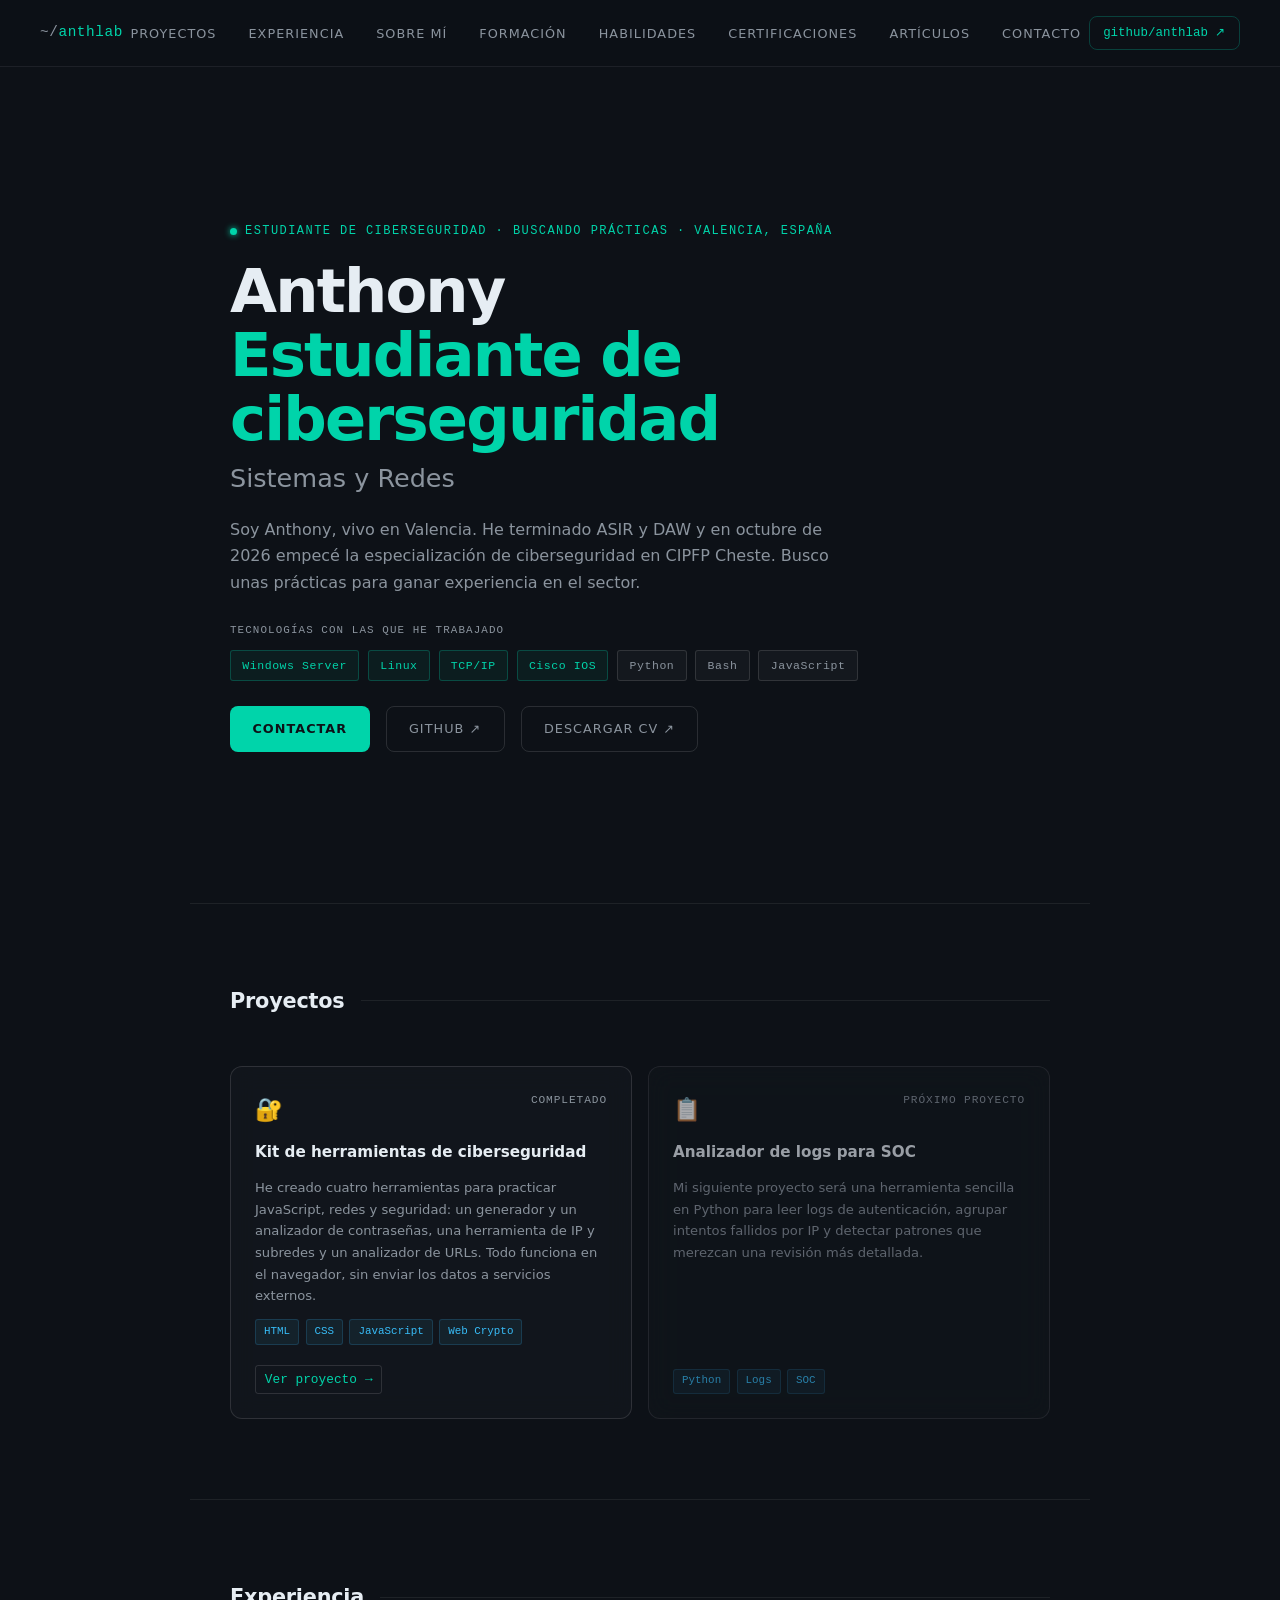
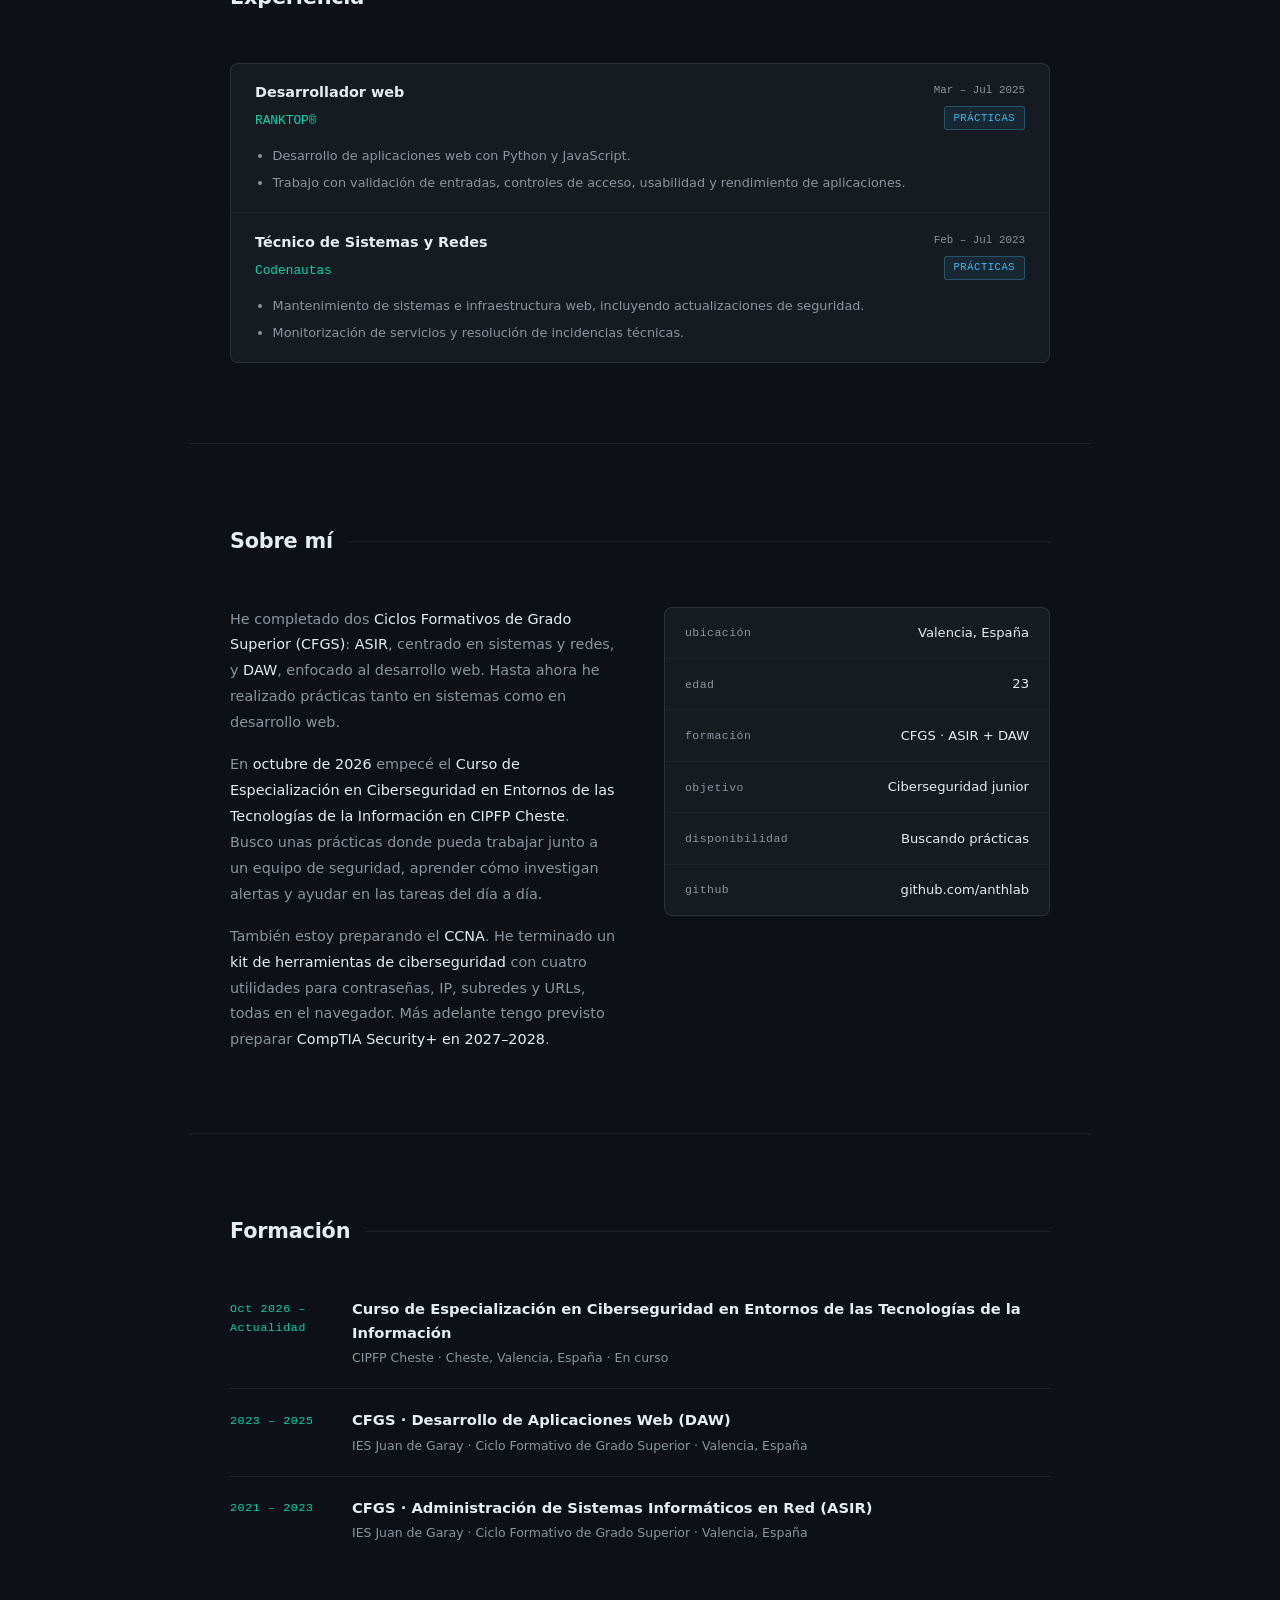
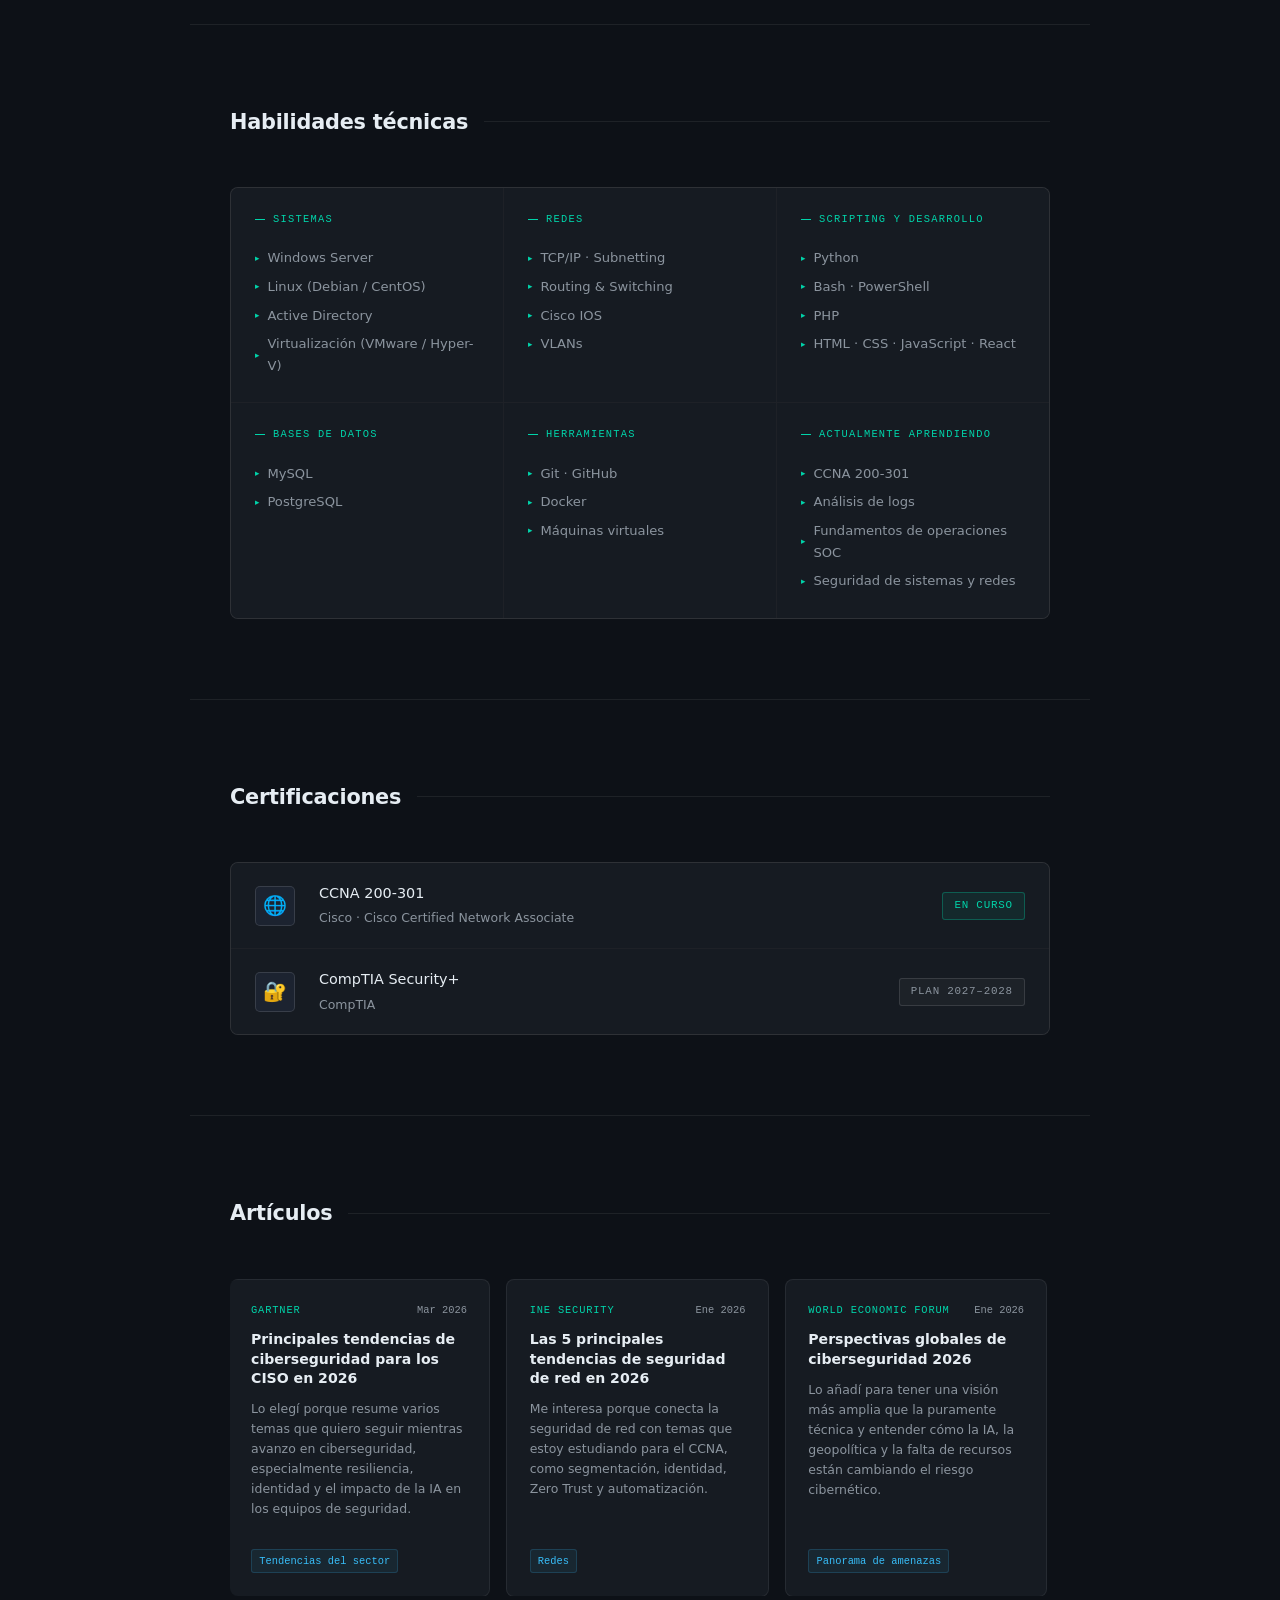
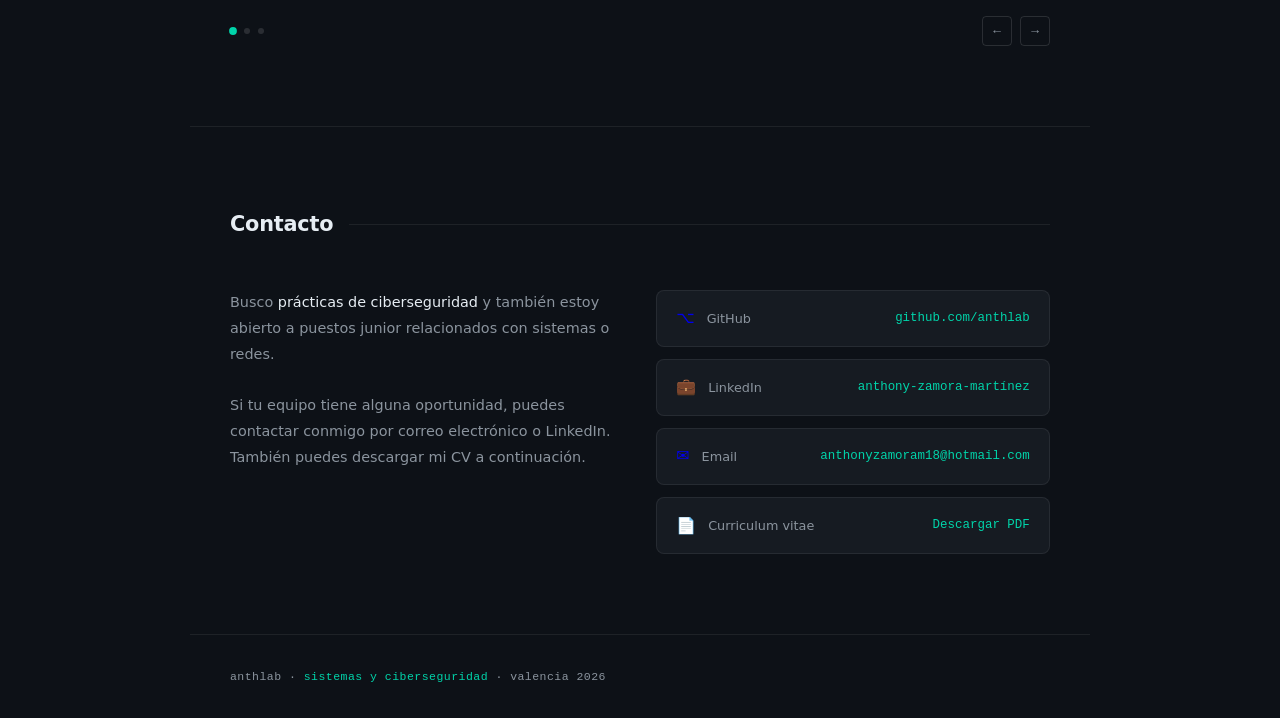
==== index.html @ 149d0561 "index update He actualizado el index para mostrar bien el toolkit como Completado, con sus cuatro he" ====
<!DOCTYPE html>
<html lang="es" data-theme="dark">
<head>
<meta charset="UTF-8">
<meta name="viewport" content="width=device-width, initial-scale=1.0">
<meta name="description" content="Anthony Zamora — titulado en ASIR y DAW, estudiante de ciberseguridad en CIPFP Cheste. Proyectos, experiencia y contacto.">
<title>anthlab · Sistemas y Ciberseguridad</title>
<link rel="stylesheet" href="css/style.css?v=5">
</head>
<body>


<!-- NAV -->
<nav id="navbar">
  <a href="#home" class="nav-logo"><span>~/</span>anthlab</a>
  <ul class="nav-links">
    <li><a href="#projects">Proyectos</a></li>
    <li><a href="#experience">Experiencia</a></li>
    <li><a href="#about">Sobre mí</a></li>
    <li><a href="#education">Formación</a></li>
    <li><a href="#skills">Habilidades</a></li>
    <li><a href="#certs">Certificaciones</a></li>
    <li><a href="#blog">Artículos</a></li>
    <li><a href="#contact">Contacto</a></li>
  </ul>
  <div class="nav-right">
    <a href="https://github.com/anthlab" target="_blank" rel="noopener" class="nav-gh">github/anthlab ↗</a>
  </div>
</nav>

<!-- HERO -->
<div id="home" class="hero-wrap">
  <div class="hero">
    <div class="hero-status">
      <span class="dot"></span>
      estudiante de ciberseguridad · buscando prácticas · valencia, españa
    </div>

    <h1>
      <span class="name">Anthony</span><br>
      <span class="role">Estudiante de ciberseguridad</span>
      <span class="hero-focus">Sistemas y Redes</span>
    </h1>

    <p class="hero-desc">
      Soy Anthony, vivo en Valencia. He terminado ASIR y DAW y en octubre de 2026
      empecé la especialización de ciberseguridad en CIPFP Cheste.
      Busco unas prácticas para ganar experiencia en el sector.
    </p>

    <div class="hero-tech">
      <span class="hero-tech-label">Tecnologías con las que he trabajado</span>
      <div class="hero-tags">
        <span class="tag tag-green">Windows Server</span>
        <span class="tag tag-green">Linux</span>
        <span class="tag tag-green">TCP/IP</span>
        <span class="tag tag-green">Cisco IOS</span>
        <span class="tag tag-gray">Python</span>
        <span class="tag tag-gray">Bash</span>
        <span class="tag tag-gray">JavaScript</span>
      </div>
    </div>

    <div class="hero-cta">
      <a href="#contact" class="btn btn-solid">Contactar</a>
      <a href="https://github.com/anthlab" target="_blank" rel="noopener" class="btn btn-outline">GitHub ↗</a>
      <a href="assets/documents/CV-Anthony_Zamora.pdf" download class="btn btn-outline">Descargar CV ↗</a>
    </div>
  </div>
</div>

<!-- PROJECTS -->
<section id="projects" class="full-border">
  <div class="section-header reveal">
    <h2 class="section-title">Proyectos</h2>
    <div class="section-line"></div>
  </div>
  <div class="projects-grid">
    <div class="project-card reveal reveal-delay-1">
      <div class="project-top"><span class="project-icon">🔐</span><span class="coming-label">Completado</span></div>
      <div class="project-title">Kit de herramientas de ciberseguridad</div>
      <div class="project-desc">He creado cuatro herramientas para practicar JavaScript, redes y seguridad: un generador y un analizador de contraseñas, una herramienta de IP y subredes y un analizador de URLs. Todo funciona en el navegador, sin enviar los datos a servicios externos.</div>
      <div class="project-tags"><span class="ptag">HTML</span><span class="ptag">CSS</span><span class="ptag">JavaScript</span><span class="ptag">Web Crypto</span></div>
      <a class="project-link" href="projects/cybersecurity-toolkit/">Ver proyecto <span aria-hidden="true">→</span></a>
    </div>
    <div class="project-card coming reveal reveal-delay-2">
      <div class="project-top"><span class="project-icon">📋</span><span class="coming-label">Próximo proyecto</span></div>
      <div class="project-title">Analizador de logs para SOC</div>
      <div class="project-desc">Mi siguiente proyecto será una herramienta sencilla en Python para leer logs de autenticación, agrupar intentos fallidos por IP y detectar patrones que merezcan una revisión más detallada.</div>
      <div class="project-tags"><span class="ptag">Python</span><span class="ptag">Logs</span><span class="ptag">SOC</span></div>
    </div>
  </div>
</section>

<!-- EXPERIENCE -->
<section id="experience" class="full-border">
  <div class="section-header reveal">
    <h2 class="section-title">Experiencia</h2>
    <div class="section-line"></div>
  </div>
  <div class="exp-list reveal">
    <div class="exp-item">
      <span class="exp-role">Desarrollador web</span>
      <div class="exp-meta">
        <span class="exp-company">RANKTOP®</span>

      </div>
      <div class="exp-right">
        <span class="exp-period">Mar – Jul 2025</span>
        <span class="exp-type type-internship">Prácticas</span>
      </div>
      <ul class="exp-details">
        <li>Desarrollo de aplicaciones web con Python y JavaScript.</li>
        <li>Trabajo con validación de entradas, controles de acceso, usabilidad y rendimiento de aplicaciones.</li>
      </ul>
    </div>

    <div class="exp-item">
      <span class="exp-role">Técnico de Sistemas y Redes</span>
      <div class="exp-meta">
        <span class="exp-company">Codenautas</span>

      </div>
      <div class="exp-right">
        <span class="exp-period">Feb – Jul 2023</span>
        <span class="exp-type type-internship">Prácticas</span>
      </div>
      <ul class="exp-details">
        <li>Mantenimiento de sistemas e infraestructura web, incluyendo actualizaciones de seguridad.</li>
        <li>Monitorización de servicios y resolución de incidencias técnicas.</li>
      </ul>
    </div>

  </div>
</section>

<!-- ABOUT -->
<section id="about" class="full-border">
  <div class="section-header reveal">
    <h2 class="section-title">Sobre mí</h2>
    <div class="section-line"></div>
  </div>
  <div class="about-grid reveal">
    <div class="about-text">
      <p>He completado dos <strong>Ciclos Formativos de Grado Superior (CFGS)</strong>: <strong>ASIR</strong>, centrado en sistemas y redes, y <strong>DAW</strong>, enfocado al desarrollo web. Hasta ahora he realizado prácticas tanto en sistemas como en desarrollo web.</p>
      <p>En <strong>octubre de 2026</strong> empecé el <strong>Curso de Especialización en Ciberseguridad en Entornos de las Tecnologías de la Información en CIPFP Cheste</strong>. Busco unas prácticas donde pueda trabajar junto a un equipo de seguridad, aprender cómo investigan alertas y ayudar en las tareas del día a día.</p>
      <p>También estoy preparando el <strong>CCNA</strong>. He terminado un <strong>kit de herramientas de ciberseguridad</strong> con cuatro utilidades para contraseñas, IP, subredes y URLs, todas en el navegador. Más adelante tengo previsto preparar <strong>CompTIA Security+ en 2027–2028</strong>.</p>
    </div>
    <div class="about-stats">
      <div class="stat-row"><span class="stat-label">ubicación</span><span class="stat-val">Valencia, España</span></div>
      <div class="stat-row"><span class="stat-label">edad</span><span class="stat-val">23</span></div>
      <div class="stat-row"><span class="stat-label">formación</span><span class="stat-val">CFGS · ASIR + DAW</span></div>
      <div class="stat-row"><span class="stat-label">objetivo</span><span class="stat-val">Ciberseguridad junior</span></div>
      <div class="stat-row"><span class="stat-label">disponibilidad</span><span class="stat-val">Buscando prácticas</span></div>
      <div class="stat-row"><span class="stat-label">github</span><span class="stat-val">github.com/anthlab</span></div>
    </div>
  </div>
</section>

<!-- EDUCATION -->
<section id="education" class="full-border">
  <div class="section-header reveal">
    <h2 class="section-title">Formación</h2>
    <div class="section-line"></div>
  </div>
  <div class="edu-list reveal">
    <div class="edu-item">
      <span class="edu-year">Oct 2026 – Actualidad</span>
      <div class="edu-content">
        <div class="edu-degree">Curso de Especialización en Ciberseguridad en Entornos de las Tecnologías de la Información</div>
        <div class="edu-school">CIPFP Cheste · Cheste, Valencia, España · En curso</div>
      </div>
    </div>
    <div class="edu-item">
      <span class="edu-year">2023 – 2025</span>
      <div class="edu-content">
        <div class="edu-degree">CFGS · Desarrollo de Aplicaciones Web (DAW)</div>
        <div class="edu-school">IES Juan de Garay · Ciclo Formativo de Grado Superior · Valencia, España</div>
      </div>
    </div>
    <div class="edu-item">
      <span class="edu-year">2021 – 2023</span>
      <div class="edu-content">
        <div class="edu-degree">CFGS · Administración de Sistemas Informáticos en Red (ASIR)</div>
        <div class="edu-school">IES Juan de Garay · Ciclo Formativo de Grado Superior · Valencia, España</div>
      </div>
    </div>
  </div>
</section>

<!-- SKILLS -->
<section id="skills" class="full-border">
  <div class="section-header reveal">
    <h2 class="section-title">Habilidades técnicas</h2>
    <div class="section-line"></div>
  </div>
  <div class="skills-grid reveal">
    <div class="skill-group"><div class="skill-group-label">Sistemas</div><ul class="skill-list"><li>Windows Server</li><li>Linux (Debian / CentOS)</li><li>Active Directory</li><li>Virtualización (VMware / Hyper-V)</li></ul></div>
    <div class="skill-group"><div class="skill-group-label">Redes</div><ul class="skill-list"><li>TCP/IP · Subnetting</li><li>Routing &amp; Switching</li><li>Cisco IOS</li><li>VLANs</li></ul></div>
    <div class="skill-group"><div class="skill-group-label">Scripting y desarrollo</div><ul class="skill-list"><li>Python</li><li>Bash · PowerShell</li><li>PHP</li><li>HTML · CSS · JavaScript · React</li></ul></div>
    <div class="skill-group"><div class="skill-group-label">Bases de datos</div><ul class="skill-list"><li>MySQL</li><li>PostgreSQL</li></ul></div>
    <div class="skill-group"><div class="skill-group-label">Herramientas</div><ul class="skill-list"><li>Git · GitHub</li><li>Docker</li><li>Máquinas virtuales</li></ul></div>
    <div class="skill-group"><div class="skill-group-label">Actualmente aprendiendo</div><ul class="skill-list"><li>CCNA 200-301</li><li>Análisis de logs</li><li>Fundamentos de operaciones SOC</li><li>Seguridad de sistemas y redes</li></ul></div>
  </div>
</section>

<!-- CERTS -->
<section id="certs" class="full-border">
  <div class="section-header reveal">
    <h2 class="section-title">Certificaciones</h2>
    <div class="section-line"></div>
  </div>
  <div class="certs-list reveal">
    <div class="cert-row">
      <div class="cert-logo">🌐</div>
      <div class="cert-info"><div class="cert-name">CCNA 200-301</div><div class="cert-issuer">Cisco · Cisco Certified Network Associate</div></div>
      <div class="cert-progress-wrap"><span class="cert-badge badge-active">En curso</span></div>
    </div>
    <div class="cert-row">
      <div class="cert-logo">🔐</div>
      <div class="cert-info"><div class="cert-name">CompTIA Security+</div><div class="cert-issuer">CompTIA</div></div>
      <div class="cert-progress-wrap"><span class="cert-badge badge-planned">Plan 2027–2028</span></div>
    </div>
  </div>
</section>

<!-- BLOG -->
<section id="blog" class="full-border">
  <div class="section-header reveal">
    <h2 class="section-title">Artículos</h2>
    <div class="section-line"></div>
  </div>
  <div class="carousel-wrap reveal">
    <div class="carousel-track-outer">
      <div class="carousel-track" id="carousel-track">

        <a href="https://www.gartner.com/en/articles/top-cybersecurity-trends-2026" target="_blank" rel="noopener" class="blog-card">
          <div class="blog-card-meta"><span class="blog-card-source">Gartner</span><span class="blog-card-date">Mar 2026</span></div>
          <div class="blog-card-title">Principales tendencias de ciberseguridad para los CISO en 2026</div>
          <div class="blog-card-desc">Lo elegí porque resume varios temas que quiero seguir mientras avanzo en ciberseguridad, especialmente resiliencia, identidad y el impacto de la IA en los equipos de seguridad.</div>
          <span class="blog-card-tag">Tendencias del sector</span>
        </a>

        <a href="https://ine.com/newsroom/ine-releases-top-5-network-security-trends-of-2026" target="_blank" rel="noopener" class="blog-card">
          <div class="blog-card-meta"><span class="blog-card-source">INE Security</span><span class="blog-card-date">Ene 2026</span></div>
          <div class="blog-card-title">Las 5 principales tendencias de seguridad de red en 2026</div>
          <div class="blog-card-desc">Me interesa porque conecta la seguridad de red con temas que estoy estudiando para el CCNA, como segmentación, identidad, Zero Trust y automatización.</div>
          <span class="blog-card-tag">Redes</span>
        </a>

        <a href="https://www.weforum.org/publications/global-cybersecurity-outlook-2026/" target="_blank" rel="noopener" class="blog-card">
          <div class="blog-card-meta"><span class="blog-card-source">World Economic Forum</span><span class="blog-card-date">Ene 2026</span></div>
          <div class="blog-card-title">Perspectivas globales de ciberseguridad 2026</div>
          <div class="blog-card-desc">Lo añadí para tener una visión más amplia que la puramente técnica y entender cómo la IA, la geopolítica y la falta de recursos están cambiando el riesgo cibernético.</div>
          <span class="blog-card-tag">Panorama de amenazas</span>
        </a>

        <a href="https://www.darkreading.com/threat-intelligence/cybersecurity-predictions-for-2026-navigating-the-future-of-digital-threats" target="_blank" rel="noopener" class="blog-card">
          <div class="blog-card-meta"><span class="blog-card-source">Dark Reading</span><span class="blog-card-date">Ene 2026</span></div>
          <div class="blog-card-title">Predicciones de ciberseguridad para 2026: el futuro de las amenazas digitales</div>
          <div class="blog-card-desc">Lo elegí para comparar las predicciones del sector con los problemas que aparecen durante el año, sobre todo el uso de IA en ataques y la importancia de la recuperación.</div>
          <span class="blog-card-tag">Inteligencia de amenazas</span>
        </a>

        <a href="https://www.globaltechcouncil.org/cyber-security/cybersecurity-facts-2026/" target="_blank" rel="noopener" class="blog-card">
          <div class="blog-card-meta"><span class="blog-card-source">Global Tech Council</span><span class="blog-card-date">Jun 2026</span></div>
          <div class="blog-card-title">Datos de ciberseguridad para 2026: tendencias y cifras clave</div>
          <div class="blog-card-desc">Me resulta útil como recopilación de cifras y ejemplos para poner contexto a amenazas como ransomware, vulnerabilidades y ataques a la cadena de suministro.</div>
          <span class="blog-card-tag">Datos y estadísticas</span>
        </a>

        <a href="https://www.securityweek.com/cyber-insights-2026-zero-trust-and-following-the-path/" target="_blank" rel="noopener" class="blog-card">
          <div class="blog-card-meta"><span class="blog-card-source">SecurityWeek</span><span class="blog-card-date">Ene 2026</span></div>
          <div class="blog-card-title">Cyber Insights 2026: Zero Trust y su camino de implementación</div>
          <div class="blog-card-desc">Lo guardé porque explica Zero Trust como un proceso continuo y no como un producto, algo que ayuda a entender mejor cómo encajan identidad, acceso y segmentación.</div>
          <span class="blog-card-tag">Zero Trust</span>
        </a>

      </div>
    </div>
    <div class="carousel-controls">
      <div class="carousel-dots" id="carousel-dots"></div>
      <div class="carousel-arrows">
        <button class="carousel-btn" id="carousel-prev">&#8592;</button>
        <button class="carousel-btn" id="carousel-next">&#8594;</button>
      </div>
    </div>
  </div>
</section>

<!-- CONTACT -->
<section id="contact" class="full-border">
  <div class="section-header reveal">
    <h2 class="section-title">Contacto</h2>
    <div class="section-line"></div>
  </div>
  <div class="contact-grid reveal">
    <div class="contact-intro">
      <p>Busco <strong>prácticas de ciberseguridad</strong> y también estoy abierto a puestos junior relacionados con sistemas o redes.</p>
      <br>
      <p>Si tu equipo tiene alguna oportunidad, puedes contactar conmigo por correo electrónico o LinkedIn. También puedes descargar mi CV a continuación.</p>
    </div>
    <div class="contact-links">
      <a href="https://github.com/anthlab" target="_blank" rel="noopener" class="contact-link">
        <span class="contact-link-icon">⌥</span><span class="contact-link-label">GitHub</span><span class="contact-link-val">github.com/anthlab</span>
      </a>
      <a href="https://www.linkedin.com/in/anthony-zamora-mart%C3%ADnez-5382b9235" target="_blank" rel="noopener" class="contact-link">
        <span class="contact-link-icon">💼</span><span class="contact-link-label">LinkedIn</span><span class="contact-link-val">anthony-zamora-martínez</span>
      </a>
      <a href="mailto:anthonyzamoram18@hotmail.com" class="contact-link">
        <span class="contact-link-icon">✉</span><span class="contact-link-label">Email</span><span class="contact-link-val">anthonyzamoram18@hotmail.com</span>
      </a>
      <a href="assets/documents/CV-Anthony_Zamora.pdf" download class="contact-link">
        <span class="contact-link-icon">📄</span><span class="contact-link-label">Curriculum vitae</span><span class="contact-link-val">Descargar PDF</span>
      </a>
    </div>
  </div>
</section>

<footer>
  <span class="footer-text">anthlab · <span>sistemas y ciberseguridad</span> · valencia 2026</span>
</footer>

<script src="js/main.js?v=2"></script>
</body>
</html>
---- css/style.css ----
*,
*::before,
*::after {
  margin: 0;
  padding: 0;
  box-sizing: border-box;
}

:root {
  --bg: #0d1117;
  --bg2: #161b22;
  --bg3: #1c2330;
  --accent: #00d4aa;
  --accent2: #38bdf8;
  --text: #e6edf3;
  --text2: #8b949e;
  --border: rgba(255, 255, 255, 0.07);
  --border2: rgba(255, 255, 255, 0.12);
  --glass: rgba(22, 27, 34, 0.55);
  --radius: 8px;
  --shadow: 0 8px 32px rgba(0, 0, 0, 0.4);
}

/* ── CURSOR NATIVO DEL NAVEGADOR ── */
html,
body {
  cursor: auto !important;
}
a,
button,
[role="button"],
.btn,
.carousel-btn,
.carousel-dot {
  cursor: pointer !important;
}
input,
textarea {
  cursor: text !important;
}

html {
  scroll-behavior: smooth;
}
body {
  font-family:
    "Segoe UI",
    system-ui,
    -apple-system,
    sans-serif;
  background: var(--bg);
  color: var(--text);
  line-height: 1.65;
  font-size: 16px;
  overflow-x: hidden;
  transition:
    background 0.4s,
    color 0.4s;
}
::-webkit-scrollbar {
  width: 5px;
}
::-webkit-scrollbar-track {
  background: var(--bg);
}
::-webkit-scrollbar-thumb {
  background: var(--bg3);
  border-radius: 3px;
}

/* ── REVEAL ── */
.reveal {
  opacity: 0;
  transform: translateY(28px);
  transition:
    opacity 0.7s ease,
    transform 0.7s ease;
}
.reveal.visible {
  opacity: 1;
  transform: translateY(0);
}
.reveal-delay-1 {
  transition-delay: 0.1s;
}
.reveal-delay-2 {
  transition-delay: 0.2s;
}
.reveal-delay-3 {
  transition-delay: 0.3s;
}

/* ── NAV ── */
nav {
  position: sticky;
  top: 0;
  z-index: 200;
  display: flex;
  justify-content: space-between;
  align-items: center;
  padding: 1rem 2.5rem;
  background: rgba(13, 17, 23, 0.88);
  backdrop-filter: blur(16px);
  border-bottom: 1px solid var(--border);
  transition:
    box-shadow 0.3s,
    background 0.4s;
}

nav.scrolled {
  box-shadow: 0 4px 30px rgba(0, 0, 0, 0.3);
}
.nav-logo {
  font-family: "Courier New", monospace;
  font-size: 0.9rem;
  color: var(--accent);
  letter-spacing: 0.04em;
  text-decoration: none;
}
.nav-logo span {
  color: var(--text2);
}
.nav-links {
  display: flex;
  gap: 2rem;
  list-style: none;
}
.nav-links a {
  color: var(--text2);
  text-decoration: none;
  font-size: 0.8rem;
  text-transform: uppercase;
  letter-spacing: 0.08em;
  transition: color 0.2s;
  position: relative;
}
.nav-links a::after {
  content: "";
  position: absolute;
  bottom: -3px;
  left: 0;
  width: 0;
  height: 1px;
  background: var(--accent);
  transition: width 0.3s;
}
.nav-links a:hover {
  color: var(--accent);
}
.nav-links a:hover::after {
  width: 100%;
}
.nav-right {
  display: flex;
  align-items: center;
  gap: 0.75rem;
}
.nav-gh {
  font-family: "Courier New", monospace;
  font-size: 0.78rem;
  color: var(--accent);
  text-decoration: none;
  border: 1px solid rgba(0, 212, 170, 0.25);
  padding: 0.35rem 0.85rem;
  border-radius: var(--radius);
  transition:
    background 0.2s,
    box-shadow 0.2s;
}
.nav-gh:hover {
  background: rgba(0, 212, 170, 0.08);
  box-shadow: 0 0 12px rgba(0, 212, 170, 0.15);
}

/* ── HERO ── */
.hero-wrap {
  position: relative;
  overflow: hidden;
  min-height: calc(100svh - 64px);
}

.hero {
  position: relative;
  z-index: 1;
  min-height: calc(100svh - 64px);
  display: flex;
  flex-direction: column;
  justify-content: center;
  max-width: 900px;
  margin: 0 auto;
  padding: 2.25rem 2.5rem 2rem;
}

.hero-status {
  display: inline-flex;
  align-items: center;
  gap: 0.5rem;
  width: fit-content;
  font-family: "Courier New", monospace;
  font-size: 0.75rem;
  color: var(--accent);
  letter-spacing: 0.12em;
  text-transform: uppercase;
  margin-bottom: 1.15rem;
  animation: fadeDown 0.8s ease both;
}

.dot {
  width: 7px;
  height: 7px;
  border-radius: 50%;
  background: var(--accent);
  box-shadow: 0 0 6px var(--accent);
  animation: pulse 2s ease-in-out infinite;
}

.hero h1 {
  margin: 0;
  font-size: clamp(2.45rem, 5vw, 3.8rem);
  font-weight: 700;
  letter-spacing: -0.03em;
  line-height: 1.05;
  animation: fadeUp 0.9s 0.2s ease both;
}

.hero h1 .name {
  color: var(--text);
}
.hero h1 .role {
  color: var(--accent);
}

.hero h1 .hero-focus {
  display: block;
  margin-top: 0.6rem;
  font-size: 0.42em;
  font-weight: 400;
  line-height: 1.4;
  letter-spacing: 0;
  color: var(--text2);
}

.hero-desc {
  max-width: 620px;
  margin: 1.25rem 0 0;
  font-size: 1rem;
  line-height: 1.65;
  color: var(--text2);
  animation: fadeUp 0.9s 0.4s ease both;
}

.hero-tech {
  margin-top: 1.6rem;
  animation: fadeUp 0.9s 0.5s ease both;
}

.hero-tech-label {
  display: block;
  margin-bottom: 0.65rem;
  font-family: "Courier New", monospace;
  font-size: 0.68rem;
  color: var(--text2);
  text-transform: uppercase;
  letter-spacing: 0.1em;
}

.hero-tags {
  display: flex;
  flex-wrap: wrap;
  gap: 0.55rem;
}

.tag {
  padding: 0.3rem 0.7rem;
  border: 1px solid;
  border-radius: 3px;
  font-family: "Courier New", monospace;
  font-size: 0.72rem;
  letter-spacing: 0.05em;
  transition:
    transform 0.2s,
    box-shadow 0.2s;
}

.tag:hover {
  transform: translateY(-2px);
}
.tag-green {
  color: var(--accent);
  border-color: rgba(0, 212, 170, 0.25);
  background: rgba(0, 212, 170, 0.06);
}
.tag-green:hover {
  box-shadow: 0 4px 12px rgba(0, 212, 170, 0.15);
}
.tag-gray {
  color: var(--text2);
  border-color: var(--border2);
  background: rgba(255, 255, 255, 0.03);
}

.hero-cta {
  display: flex;
  flex-wrap: wrap;
  gap: 1rem;
  margin-top: 1.6rem;
  animation: fadeUp 0.9s 0.6s ease both;
}

.btn {
  display: inline-flex;
  align-items: center;
  gap: 0.4rem;
  padding: 0.7rem 1.4rem;
  border-radius: var(--radius);
  font-family: inherit;
  font-size: 0.8rem;
  text-transform: uppercase;
  letter-spacing: 0.08em;
  text-decoration: none;
  cursor: pointer;
  transition:
    transform 0.2s,
    box-shadow 0.2s,
    opacity 0.2s,
    background 0.2s;
}

.btn:hover {
  transform: translateY(-2px);
}
.btn-solid {
  background: var(--accent);
  color: #0d1117;
  border: none;
  font-weight: 600;
}
.btn-solid:hover {
  box-shadow: 0 6px 20px rgba(0, 212, 170, 0.3);
  opacity: 0.9;
}
.btn-outline {
  background: transparent;
  color: var(--text2);
  border: 1px solid var(--border2);
}
.btn-outline:hover {
  border-color: var(--accent);
  color: var(--accent);
  box-shadow: 0 6px 20px rgba(0, 212, 170, 0.1);
}

@keyframes pulse {
  0%,
  100% {
    opacity: 1;
    transform: scale(1);
    box-shadow: 0 0 6px var(--accent);
  }
  50% {
    opacity: 0.5;
    transform: scale(0.85);
    box-shadow: 0 0 2px var(--accent);
  }
}

@keyframes fadeDown {
  from {
    opacity: 0;
    transform: translateY(-16px);
  }
  to {
    opacity: 1;
    transform: translateY(0);
  }
}

@keyframes fadeUp {
  from {
    opacity: 0;
    transform: translateY(24px);
  }
  to {
    opacity: 1;
    transform: translateY(0);
  }
}

/* Compactar el hero en pantallas de poca altura para que los botones
     sigan visibles sin hacer scroll. */
@media (max-height: 820px) and (min-width: 681px) {
  .hero-wrap,
  .hero {
    min-height: calc(100svh - 64px);
  }

  .hero {
    padding-top: 1.35rem;
    padding-bottom: 1.35rem;
  }

  .hero-status {
    margin-bottom: 0.8rem;
  }
  .hero h1 {
    font-size: clamp(2.25rem, 4.5vw, 3.35rem);
  }
  .hero h1 .hero-focus {
    margin-top: 0.4rem;
  }
  .hero-desc {
    margin-top: 0.9rem;
    line-height: 1.55;
  }
  .hero-tech {
    margin-top: 1.15rem;
  }
  .hero-tech-label {
    margin-bottom: 0.5rem;
  }
  .hero-cta {
    margin-top: 1.15rem;
  }
}

/* ── SECTIONS ── */
section {
  padding: 5rem 2.5rem;
  max-width: 900px;
  margin: 0 auto;
}
.section-header {
  display: flex;
  align-items: center;
  gap: 1rem;
  margin-bottom: 3rem;
}
.section-title {
  font-size: 1.3rem;
  font-weight: 600;
  color: var(--text);
  letter-spacing: -0.01em;
}
.section-line {
  flex: 1;
  height: 1px;
  background: var(--border);
}
.full-border {
  border-top: 1px solid var(--border);
}

/* ── PROJECTS — GLASSMORPHISM ── */
.projects-grid {
  display: grid;
  grid-template-columns: repeat(auto-fit, minmax(260px, 1fr));
  gap: 1rem;
}
.project-card {
  background: var(--glass);
  backdrop-filter: blur(12px);
  -webkit-backdrop-filter: blur(12px);
  border: 1px solid var(--border2);
  border-radius: 12px;
  padding: 1.5rem;
  display: flex;
  flex-direction: column;
  gap: 0.75rem;
  transition:
    transform 0.3s,
    box-shadow 0.3s,
    border-color 0.3s;
  position: relative;
  overflow: hidden;
}
.project-card::before {
  content: "";
  position: absolute;
  top: 0;
  left: 0;
  width: 100%;
  height: 2px;
  background: linear-gradient(90deg, var(--accent), var(--accent2));
  transform: scaleX(0);
  transform-origin: left;
  transition: transform 0.4s ease;
}
.project-card:hover::before {
  transform: scaleX(1);
}
.project-card:hover {
  transform: translateY(-6px);
  box-shadow:
    0 20px 50px rgba(0, 0, 0, 0.3),
    0 0 0 1px rgba(0, 212, 170, 0.1);
}
.project-card.coming {
  opacity: 0.65;
}
.project-top {
  display: flex;
  justify-content: space-between;
  align-items: flex-start;
}
.project-icon {
  font-size: 1.4rem;
}
.project-links {
  display: flex;
  gap: 0.5rem;
}
.project-link {
  font-size: 0.75rem;
  font-family: "Courier New", monospace;
  color: var(--text2);
  text-decoration: none;
  border: 1px solid var(--border2);
  padding: 0.2rem 0.55rem;
  border-radius: 3px;
  transition:
    color 0.2s,
    border-color 0.2s;
}
.project-link:hover {
  color: var(--accent);
  border-color: rgba(0, 212, 170, 0.3);
}
.project-title {
  font-size: 0.95rem;
  font-weight: 600;
  color: var(--text);
}
.project-desc {
  font-size: 0.82rem;
  color: var(--text2);
  line-height: 1.65;
  flex: 1;
}
.project-tags {
  display: flex;
  flex-wrap: wrap;
  gap: 0.4rem;
  margin-top: auto;
}
.ptag {
  font-family: "Courier New", monospace;
  font-size: 0.68rem;
  color: var(--accent2);
  background: rgba(56, 189, 248, 0.07);
  border: 1px solid rgba(56, 189, 248, 0.18);
  padding: 0.18rem 0.5rem;
  border-radius: 3px;
}
.coming-label {
  font-family: "Courier New", monospace;
  font-size: 0.7rem;
  color: var(--text2);
  letter-spacing: 0.08em;
  text-transform: uppercase;
}
.project-link {
  display: inline-flex;
  align-items: center;
  gap: 0.5rem;
  color: var(--accent);
  font-size: 0.8rem;
  text-decoration: none;
  margin-top: 0.5rem;
  align-self: flex-start;
}
.project-link:hover {
  text-decoration: underline;
  text-underline-offset: 4px;
}

/* ── EXPERIENCE — compact cards ── */
.exp-list {
  display: flex;
  flex-direction: column;
  border: 1px solid var(--border);
  border-radius: var(--radius);
  overflow: hidden;
  gap: 1px;
  background: var(--border);
}
.exp-item {
  display: grid;
  grid-template-columns: 1fr auto;
  grid-template-rows: auto auto;
  gap: 0.3rem 1.5rem;
  background: var(--bg2);
  padding: 1.1rem 1.5rem;
  transition: background 0.2s;
  position: relative;
}
.exp-item::before {
  content: "";
  position: absolute;
  left: 0;
  top: 0;
  bottom: 0;
  width: 2px;
  background: var(--accent);
  opacity: 0;
  transition: opacity 0.2s;
}
.exp-item:hover {
  background: var(--bg3);
}
.exp-item:hover::before {
  opacity: 1;
}
.exp-role {
  font-size: 0.9rem;
  font-weight: 600;
  color: var(--text);
  grid-column: 1;
  grid-row: 1;
}
.exp-meta {
  grid-column: 1;
  grid-row: 2;
  display: flex;
  align-items: center;
  gap: 0.6rem;
  flex-wrap: wrap;
}
.exp-company {
  font-size: 0.8rem;
  color: var(--accent);
  font-family: "Courier New", monospace;
}
.exp-details {
  grid-column: 1 / -1;
  grid-row: 3;
  margin: 0.6rem 0 0;
  padding-left: 1.1rem;
  color: var(--text2);
  font-size: 0.8rem;
  line-height: 1.75;
}
.exp-details li + li {
  margin-top: 0.3rem;
}

.exp-right {
  grid-column: 2;
  grid-row: 1 / 3;
  display: flex;
  flex-direction: column;
  align-items: flex-end;
  justify-content: center;
  gap: 0.4rem;
}
.exp-period {
  font-family: "Courier New", monospace;
  font-size: 0.68rem;
  color: var(--text2);
  white-space: nowrap;
}
.exp-type {
  font-size: 0.65rem;
  font-family: "Courier New", monospace;
  padding: 0.15rem 0.55rem;
  border-radius: 3px;
  border: 1px solid;
  text-transform: uppercase;
  letter-spacing: 0.06em;
  white-space: nowrap;
}
.type-volunteer {
  color: var(--accent);
  border-color: rgba(0, 212, 170, 0.3);
  background: rgba(0, 212, 170, 0.07);
}
.type-internship {
  color: var(--accent2);
  border-color: rgba(56, 189, 248, 0.3);
  background: rgba(56, 189, 248, 0.07);
}

/* ── ABOUT ── */
.about-grid {
  display: grid;
  grid-template-columns: 1fr 1fr;
  gap: 3rem;
  align-items: start;
}
.about-text p {
  font-size: 0.9rem;
  color: var(--text2);
  line-height: 1.8;
  margin-bottom: 1rem;
}
.about-text p:last-child {
  margin-bottom: 0;
}
.about-text strong {
  color: var(--text);
  font-weight: 500;
}
.about-stats {
  display: flex;
  flex-direction: column;
  gap: 1px;
  background: var(--border);
  border: 1px solid var(--border);
  border-radius: var(--radius);
  overflow: hidden;
}
.stat-row {
  display: flex;
  justify-content: space-between;
  align-items: center;
  background: var(--bg2);
  padding: 0.9rem 1.25rem;
  transition: background 0.2s;
}
.stat-row:hover {
  background: var(--bg3);
}
.stat-label {
  font-family: "Courier New", monospace;
  font-size: 0.72rem;
  color: var(--text2);
  letter-spacing: 0.04em;
}
.stat-val {
  font-size: 0.82rem;
  color: var(--text);
  font-weight: 500;
  text-align: right;
}

/* ── EDUCATION — minimal ── */
.edu-list {
  display: flex;
  flex-direction: column;
}
.edu-item {
  display: grid;
  grid-template-columns: 90px 1fr;
  gap: 0 2rem;
  padding: 1.2rem 0;
  border-bottom: 1px solid var(--border);
  align-items: start;
  transition: opacity 0.2s;
}
.edu-item:first-child {
  padding-top: 0;
}
.edu-item:last-child {
  border-bottom: none;
  padding-bottom: 0;
}
.edu-item:hover {
  opacity: 0.85;
}
.edu-year {
  font-family: "Courier New", monospace;
  font-size: 0.72rem;
  color: var(--accent);
  letter-spacing: 0.06em;
  padding-top: 0.15rem;
}
.edu-content {
}
.edu-degree {
  font-size: 0.92rem;
  font-weight: 600;
  color: var(--text);
  margin-bottom: 0.2rem;
}
.edu-school {
  font-size: 0.78rem;
  color: var(--text2);
}

/* ── SKILLS ── */
.skills-grid {
  display: grid;
  grid-template-columns: repeat(3, 1fr);
  gap: 1px;
  background: var(--border);
  border: 1px solid var(--border);
  border-radius: var(--radius);
  overflow: hidden;
}
.skill-group {
  background: var(--bg2);
  padding: 1.4rem 1.5rem;
  transition: background 0.2s;
}
.skill-group:hover {
  background: var(--bg3);
}
.skill-group-label {
  font-family: "Courier New", monospace;
  font-size: 0.65rem;
  color: var(--accent);
  text-transform: uppercase;
  letter-spacing: 0.12em;
  margin-bottom: 1rem;
  display: flex;
  align-items: center;
  gap: 0.5rem;
}
.skill-group-label::before {
  content: "";
  display: inline-block;
  width: 10px;
  height: 1px;
  background: var(--accent);
}
.skill-list {
  list-style: none;
}
.skill-list li {
  font-size: 0.82rem;
  color: var(--text2);
  padding: 0.22rem 0;
  display: flex;
  align-items: center;
  gap: 0.5rem;
  transition:
    color 0.2s,
    transform 0.2s;
}
.skill-list li:hover {
  color: var(--text);
  transform: translateX(4px);
}
.skill-list li::before {
  content: "▸";
  color: var(--accent);
  font-size: 0.55rem;
  flex-shrink: 0;
}

/* ── CERTS ── */
.certs-list {
  display: flex;
  flex-direction: column;
  gap: 1px;
  background: var(--border);
  border: 1px solid var(--border);
  border-radius: var(--radius);
  overflow: hidden;
}
.cert-row {
  display: flex;
  align-items: center;
  gap: 1.5rem;
  background: var(--bg2);
  padding: 1.2rem 1.5rem;
  transition: background 0.2s;
  position: relative;
  overflow: hidden;
}
.cert-row::after {
  content: "";
  position: absolute;
  left: 0;
  top: 0;
  width: 3px;
  height: 100%;
  background: var(--accent);
  transform: scaleY(0);
  transform-origin: bottom;
  transition: transform 0.3s ease;
}
.cert-row:hover::after {
  transform: scaleY(1);
}
.cert-row:hover {
  background: var(--bg3);
}
.cert-logo {
  width: 40px;
  height: 40px;
  border-radius: 5px;
  display: flex;
  align-items: center;
  justify-content: center;
  font-size: 1.2rem;
  flex-shrink: 0;
  background: var(--bg3);
  border: 1px solid var(--border2);
}
.cert-info {
  flex: 1;
}
.cert-name {
  font-size: 0.9rem;
  font-weight: 500;
  color: var(--text);
  margin-bottom: 0.15rem;
}
.cert-issuer {
  font-size: 0.78rem;
  color: var(--text2);
}
.cert-progress-wrap {
  display: flex;
  flex-direction: column;
  align-items: flex-end;
  gap: 0.4rem;
  min-width: 120px;
}
.cert-badge {
  font-family: "Courier New", monospace;
  font-size: 0.68rem;
  text-transform: uppercase;
  letter-spacing: 0.07em;
  padding: 0.25rem 0.7rem;
  border-radius: 3px;
  white-space: nowrap;
  border: 1px solid;
}
.badge-active {
  color: var(--accent);
  border-color: rgba(0, 212, 170, 0.3);
  background: rgba(0, 212, 170, 0.08);
}
.badge-planned {
  color: var(--text2);
  border-color: var(--border2);
  background: rgba(255, 255, 255, 0.03);
}

/* ── BLOG CAROUSEL ── */
.carousel-wrap {
  position: relative;
}
.carousel-track-outer {
  overflow: hidden;
  border-radius: var(--radius);
}
.carousel-track {
  display: flex;
  gap: 1rem;
  transition: transform 0.45s cubic-bezier(0.4, 0, 0.2, 1);
  will-change: transform;
  user-select: none;
}
.blog-card {
  background: var(--bg2);
  border: 1px solid var(--border);
  border-radius: var(--radius);
  padding: 1.4rem;
  display: flex;
  flex-direction: column;
  gap: 0.65rem;
  text-decoration: none;
  transition:
    border-color 0.3s,
    box-shadow 0.3s;
  position: relative;
  overflow: hidden;
  flex: 0 0 calc(33.333% - 0.67rem);
  min-width: 0;
}
.blog-card::before {
  content: "";
  position: absolute;
  top: 0;
  left: 0;
  width: 100%;
  height: 2px;
  background: linear-gradient(90deg, var(--accent), var(--accent2));
  transform: scaleX(0);
  transform-origin: left;
  transition: transform 0.4s ease;
}
.blog-card:hover::before {
  transform: scaleX(1);
}
.blog-card:hover {
  border-color: rgba(0, 212, 170, 0.2);
  box-shadow: 0 12px 40px rgba(0, 0, 0, 0.25);
}
.blog-card-meta {
  display: flex;
  justify-content: space-between;
  align-items: center;
}
.blog-card-source {
  font-family: "Courier New", monospace;
  font-size: 0.65rem;
  color: var(--accent);
  text-transform: uppercase;
  letter-spacing: 0.08em;
}
.blog-card-date {
  font-family: "Courier New", monospace;
  font-size: 0.65rem;
  color: var(--text2);
}
.blog-card-title {
  font-size: 0.88rem;
  font-weight: 600;
  color: var(--text);
  line-height: 1.4;
}
.blog-card-desc {
  font-size: 0.78rem;
  color: var(--text2);
  line-height: 1.6;
  flex: 1;
}
.blog-card-tag {
  font-family: "Courier New", monospace;
  font-size: 0.65rem;
  color: var(--accent2);
  background: rgba(56, 189, 248, 0.07);
  border: 1px solid rgba(56, 189, 248, 0.18);
  padding: 0.15rem 0.45rem;
  border-radius: 3px;
  align-self: flex-start;
}
.carousel-controls {
  display: flex;
  justify-content: space-between;
  align-items: center;
  margin-top: 1.25rem;
}
.carousel-dots {
  display: flex;
  gap: 0.5rem;
  align-items: center;
}
.carousel-dot {
  width: 6px;
  height: 6px;
  border-radius: 50%;
  background: var(--border2);
  border: none;
  cursor: pointer;
  transition:
    background 0.2s,
    transform 0.2s;
}
.carousel-dot.active {
  background: var(--accent);
  transform: scale(1.3);
}
.carousel-arrows {
  display: flex;
  gap: 0.5rem;
}
.carousel-btn {
  width: 30px;
  height: 30px;
  border-radius: 4px;
  background: transparent;
  border: 1px solid var(--border2);
  color: var(--text2);
  font-size: 0.8rem;
  cursor: pointer;
  display: flex;
  align-items: center;
  justify-content: center;
  transition:
    border-color 0.2s,
    color 0.2s,
    background 0.2s;
  font-family: "Courier New", monospace;
}
.carousel-btn:hover {
  border-color: var(--accent);
  color: var(--accent);
  background: rgba(0, 212, 170, 0.06);
}
@media (max-width: 680px) {
  .blog-card {
    flex: 0 0 100%;
  }
}

/* ── CONTACT ── */
.contact-grid {
  display: grid;
  grid-template-columns: 1fr 1fr;
  gap: 2rem;
  align-items: start;
}
.contact-intro {
  font-size: 0.9rem;
  color: var(--text2);
  line-height: 1.8;
}
.contact-intro strong {
  color: var(--text);
  font-weight: 500;
}
.contact-links {
  display: flex;
  flex-direction: column;
  gap: 0.75rem;
}
.contact-link {
  display: flex;
  align-items: center;
  gap: 0.75rem;
  background: var(--bg2);
  border: 1px solid var(--border);
  border-radius: var(--radius);
  padding: 0.9rem 1.2rem;
  text-decoration: none;
  transition:
    border-color 0.3s,
    transform 0.3s,
    box-shadow 0.3s;
}
.contact-link:hover {
  border-color: rgba(0, 212, 170, 0.25);
  transform: translateX(4px);
  box-shadow: 0 4px 20px rgba(0, 0, 0, 0.15);
}
.contact-link-icon {
  font-size: 1rem;
}
.contact-link-label {
  font-size: 0.8rem;
  color: var(--text2);
  flex: 1;
}
.contact-link-val {
  font-family: "Courier New", monospace;
  font-size: 0.78rem;
  color: var(--accent);
}

/* ── FOOTER ── */
footer {
  border-top: 1px solid var(--border);
  padding: 2rem 2.5rem;
  display: flex;
  justify-content: space-between;
  align-items: center;
  max-width: 900px;
  margin: 0 auto;
}
.footer-text {
  font-family: "Courier New", monospace;
  font-size: 0.72rem;
  color: var(--text2);
  letter-spacing: 0.04em;
}
.footer-text span {
  color: var(--accent);
}

/* ── RESPONSIVE ── */
@media (max-width: 680px) {
  nav {
    padding: 1rem 1.25rem;
  }
  .nav-links {
    display: none;
  }

  .hero-wrap {
    min-height: auto;
  }
  .hero {
    min-height: auto;
    padding: 4.5rem 1.25rem 3rem;
  }
  .hero-status {
    line-height: 1.6;
  }
  .hero h1 {
    font-size: clamp(2.4rem, 12vw, 3.4rem);
  }
  .hero-desc {
    margin-top: 1.25rem;
    font-size: 1rem;
  }
  .hero-tech {
    margin-top: 1.75rem;
  }
  .hero-cta {
    margin-top: 1.75rem;
  }

  section {
    padding: 3.5rem 1.25rem;
  }
  .about-grid {
    grid-template-columns: 1fr;
  }
  .skills-grid {
    grid-template-columns: 1fr;
  }
  .contact-grid {
    grid-template-columns: 1fr;
  }
  footer {
    flex-direction: column;
    gap: 0.75rem;
    text-align: center;
  }

  .cert-row {
    flex-wrap: wrap;
    gap: 0.75rem;
  }
  .cert-progress-wrap {
    width: 100%;
    align-items: flex-start;
    min-width: unset;
  }

  .exp-item {
    grid-template-columns: minmax(0, 1fr);
    gap: 0.5rem;
    padding: 1.1rem 1.25rem;
  }
  .exp-right {
    grid-column: 1;
    grid-row: 3;
    flex-direction: row;
    justify-content: flex-start;
    align-items: center;
    flex-wrap: wrap;
  }
  .exp-details {
    grid-row: 4;
    margin-top: 0.35rem;
  }
}
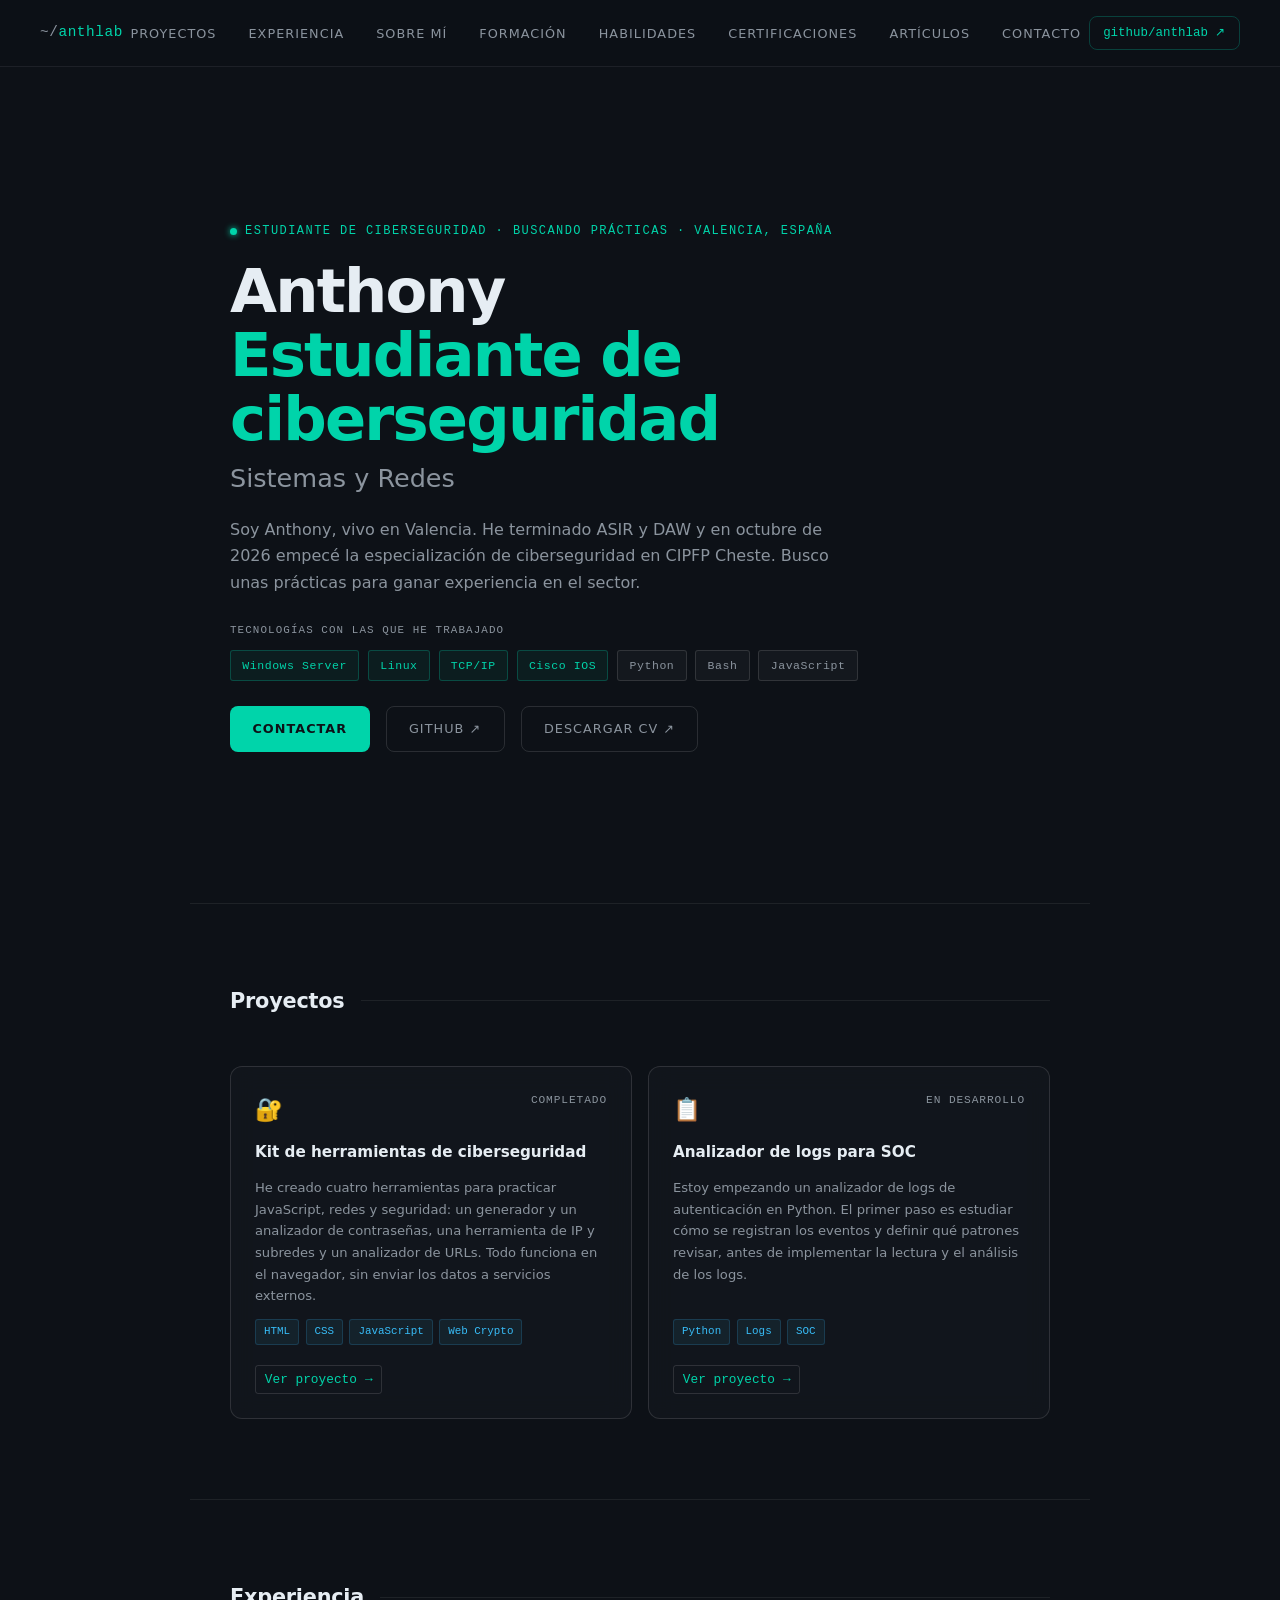
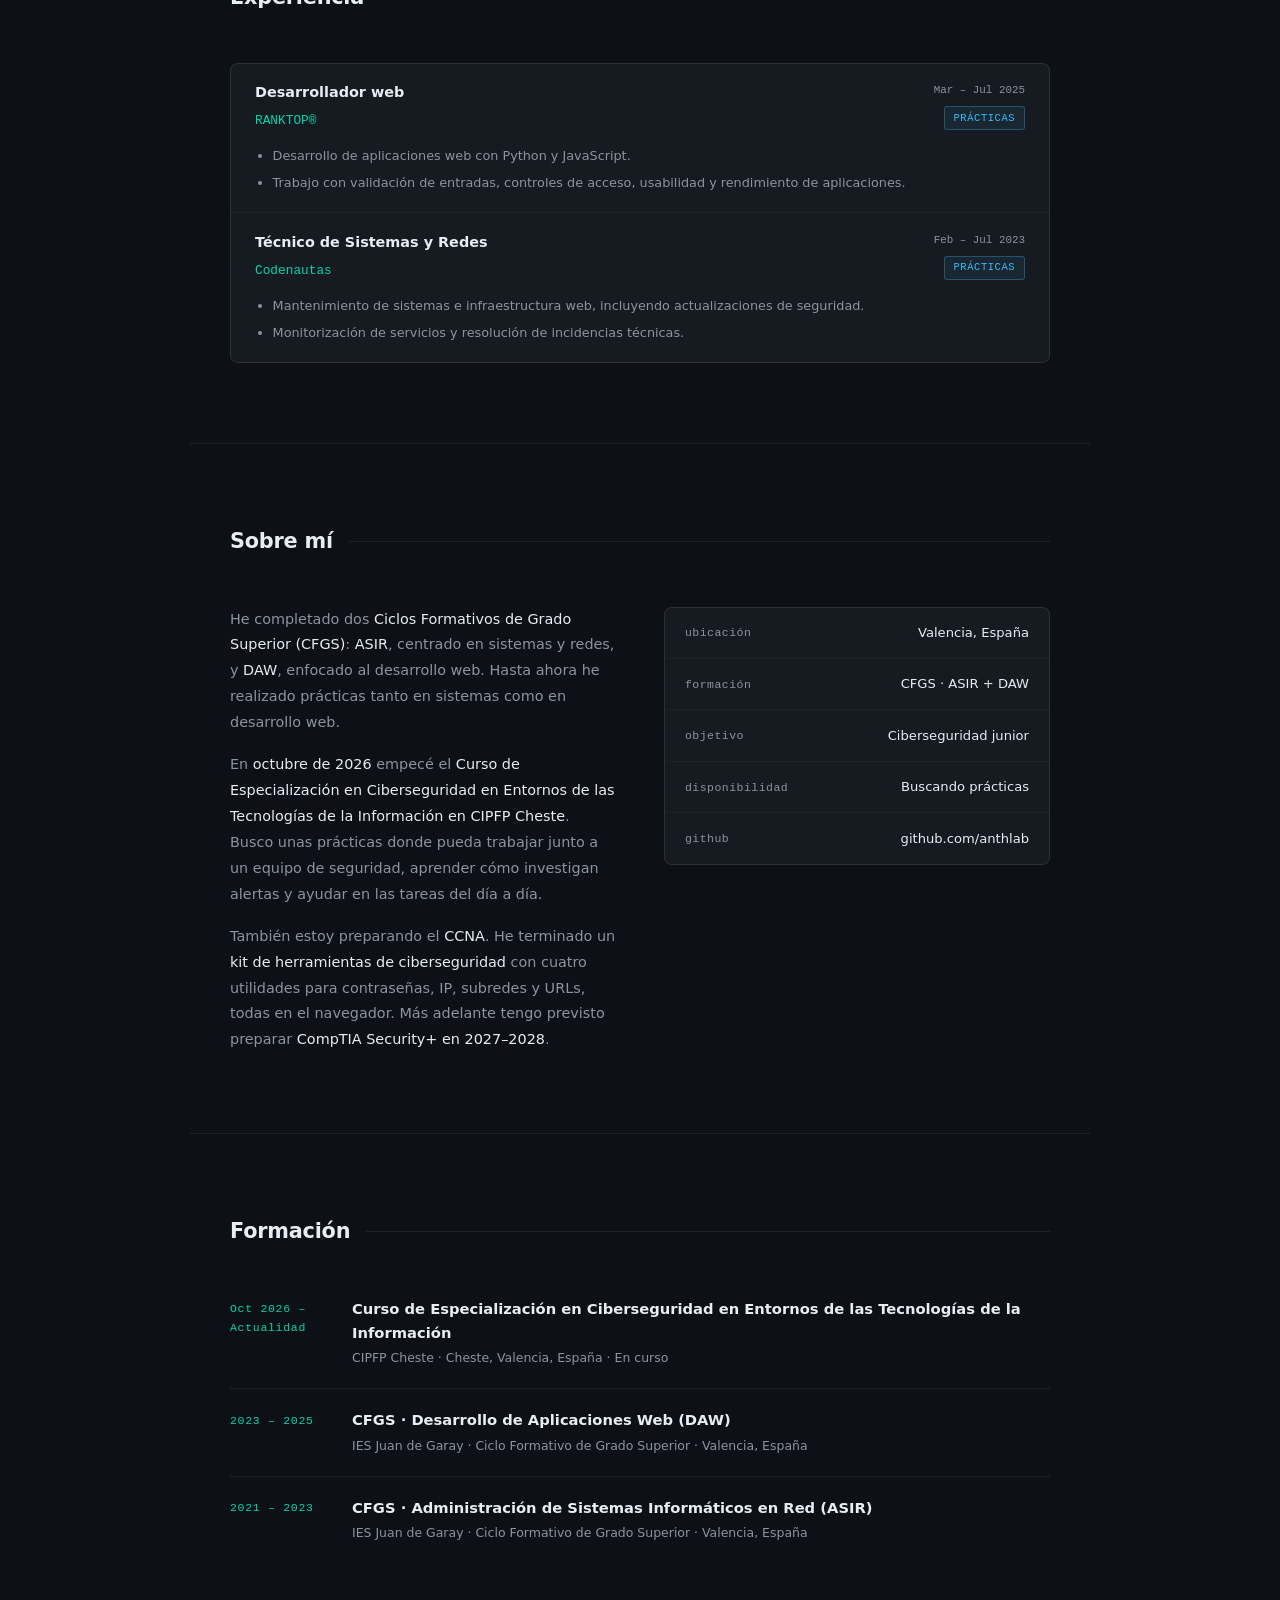
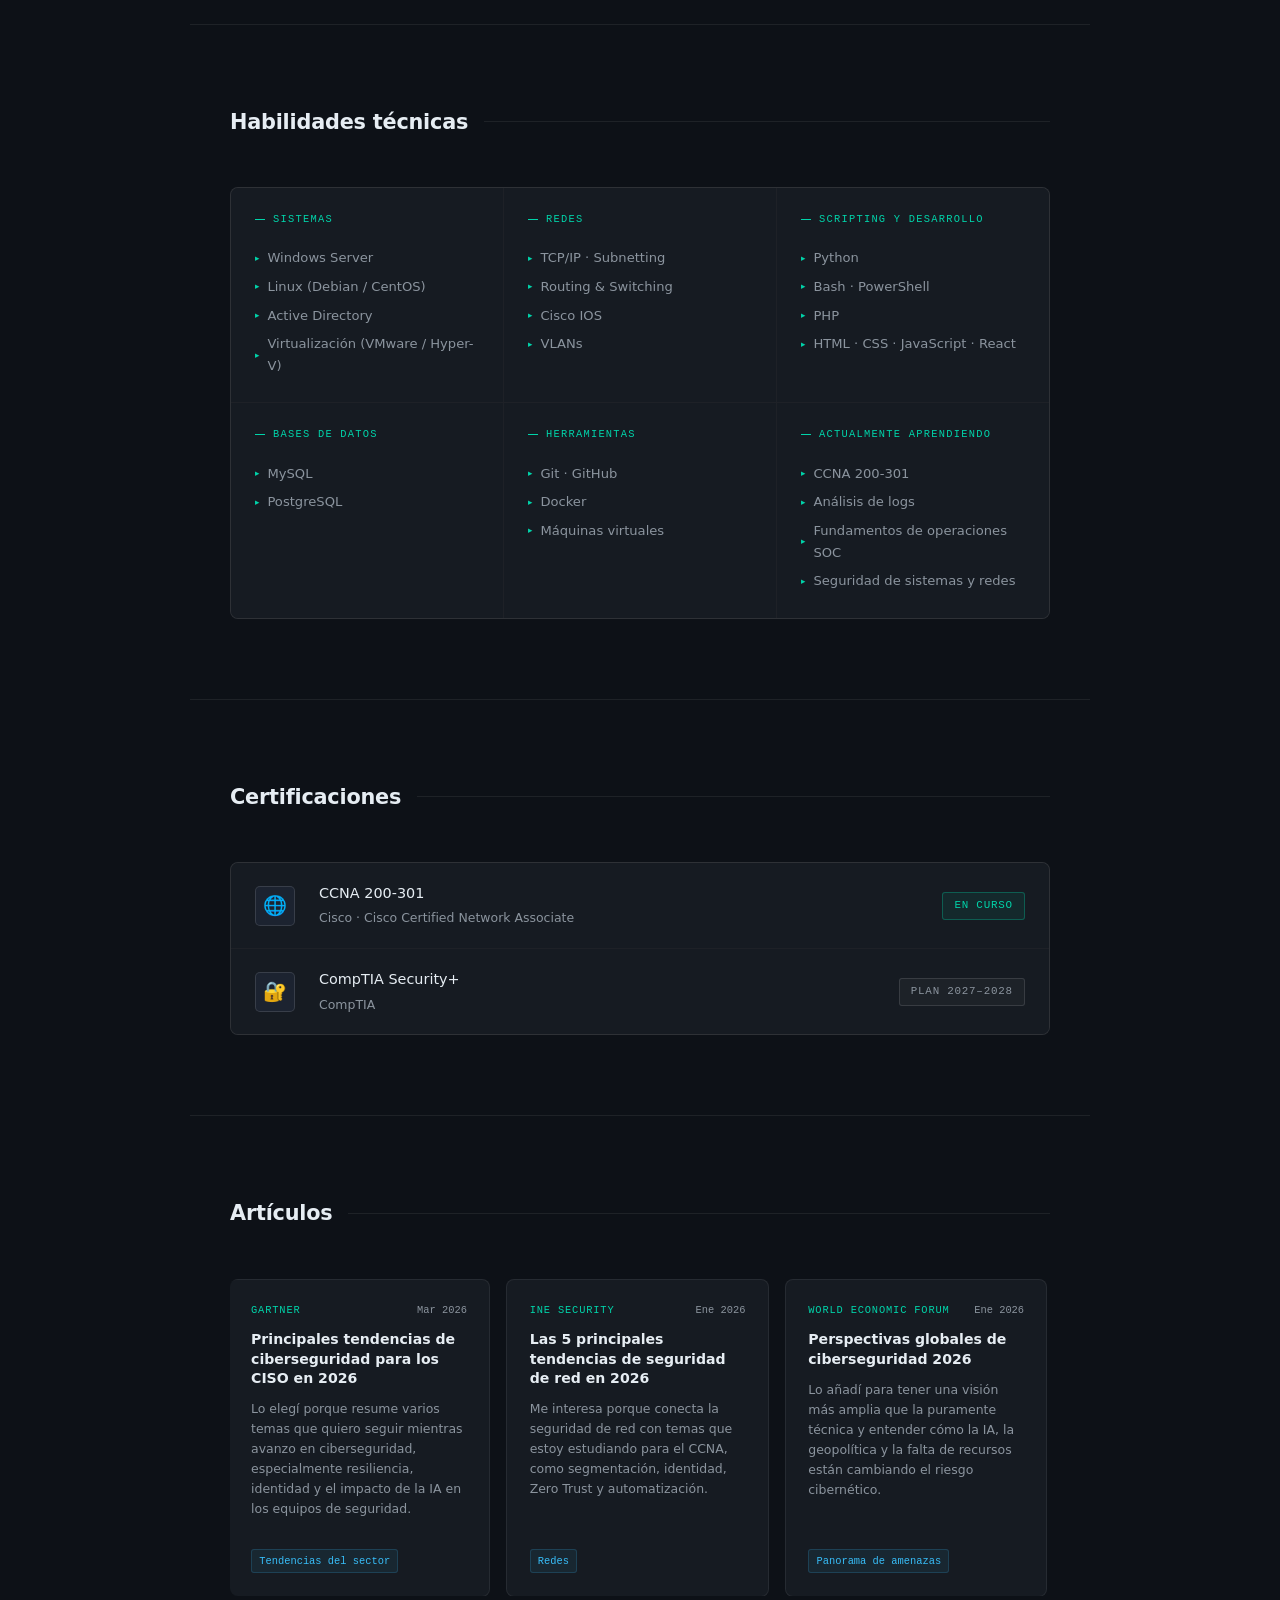
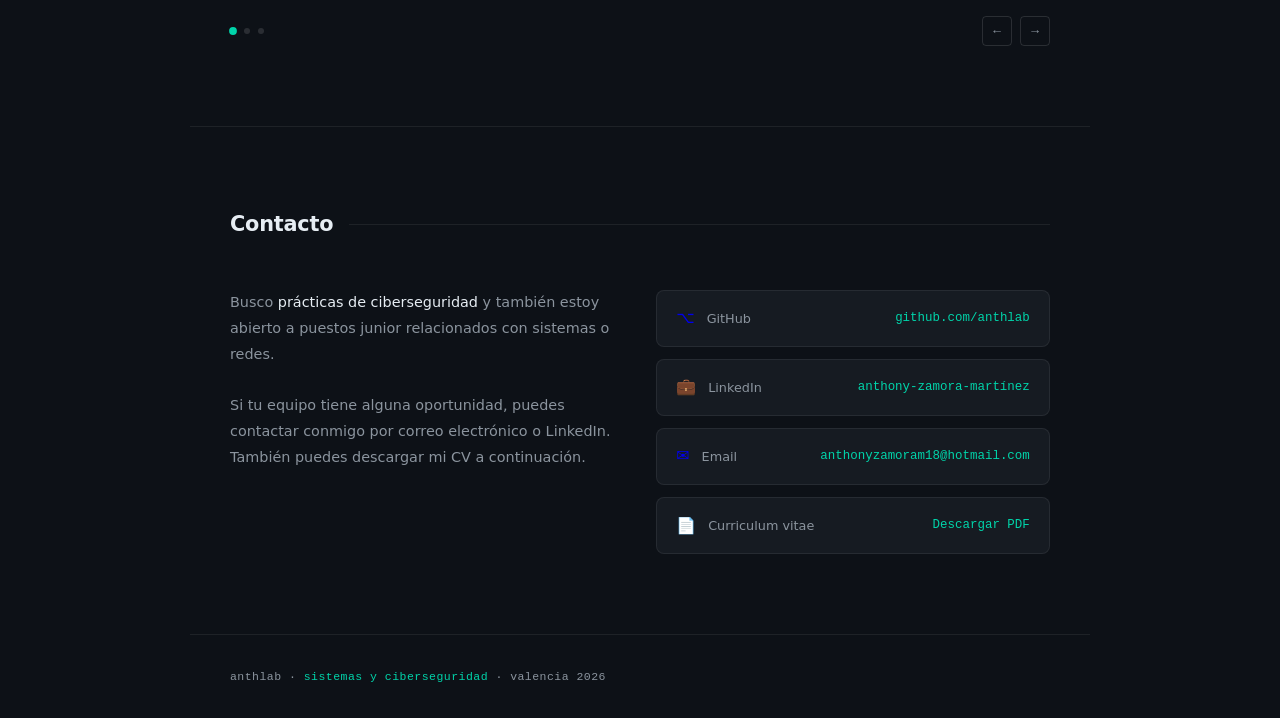
==== commit 88caa73d: "Launch SOC log analyzer and update the portfolio. He añadido la presentación y el README del analiza" ====
--- a/index.html
+++ b/index.html
@@ -5,6 +5,8 @@
 <meta name="viewport" content="width=device-width, initial-scale=1.0">
 <meta name="description" content="Anthony Zamora — titulado en ASIR y DAW, estudiante de ciberseguridad en CIPFP Cheste. Proyectos, experiencia y contacto.">
 <title>anthlab · Sistemas y Ciberseguridad</title>
+<link rel="icon" type="image/x-icon" href="assets/images/favicon.ico?v=2">
+<link rel="icon" type="image/png" sizes="96x96" href="assets/images/favicon.png?v=2">
 <link rel="stylesheet" href="css/style.css?v=5">
 </head>
 <body>
@@ -83,11 +85,12 @@
       <div class="project-tags"><span class="ptag">HTML</span><span class="ptag">CSS</span><span class="ptag">JavaScript</span><span class="ptag">Web Crypto</span></div>
       <a class="project-link" href="projects/cybersecurity-toolkit/">Ver proyecto <span aria-hidden="true">→</span></a>
     </div>
-    <div class="project-card coming reveal reveal-delay-2">
-      <div class="project-top"><span class="project-icon">📋</span><span class="coming-label">Próximo proyecto</span></div>
+    <div class="project-card reveal reveal-delay-2">
+      <div class="project-top"><span class="project-icon">📋</span><span class="coming-label">En desarrollo</span></div>
       <div class="project-title">Analizador de logs para SOC</div>
-      <div class="project-desc">Mi siguiente proyecto será una herramienta sencilla en Python para leer logs de autenticación, agrupar intentos fallidos por IP y detectar patrones que merezcan una revisión más detallada.</div>
+      <div class="project-desc">Estoy empezando un analizador de logs de autenticación en Python. El primer paso es estudiar cómo se registran los eventos y definir qué patrones revisar, antes de implementar la lectura y el análisis de los logs.</div>
       <div class="project-tags"><span class="ptag">Python</span><span class="ptag">Logs</span><span class="ptag">SOC</span></div>
+      <a class="project-link" href="projects/soc-log-analyzer/">Ver proyecto <span aria-hidden="true">→</span></a>
     </div>
   </div>
 </section>
@@ -148,7 +151,6 @@
     </div>
     <div class="about-stats">
       <div class="stat-row"><span class="stat-label">ubicación</span><span class="stat-val">Valencia, España</span></div>
-      <div class="stat-row"><span class="stat-label">edad</span><span class="stat-val">23</span></div>
       <div class="stat-row"><span class="stat-label">formación</span><span class="stat-val">CFGS · ASIR + DAW</span></div>
       <div class="stat-row"><span class="stat-label">objetivo</span><span class="stat-val">Ciberseguridad junior</span></div>
       <div class="stat-row"><span class="stat-label">disponibilidad</span><span class="stat-val">Buscando prácticas</span></div>
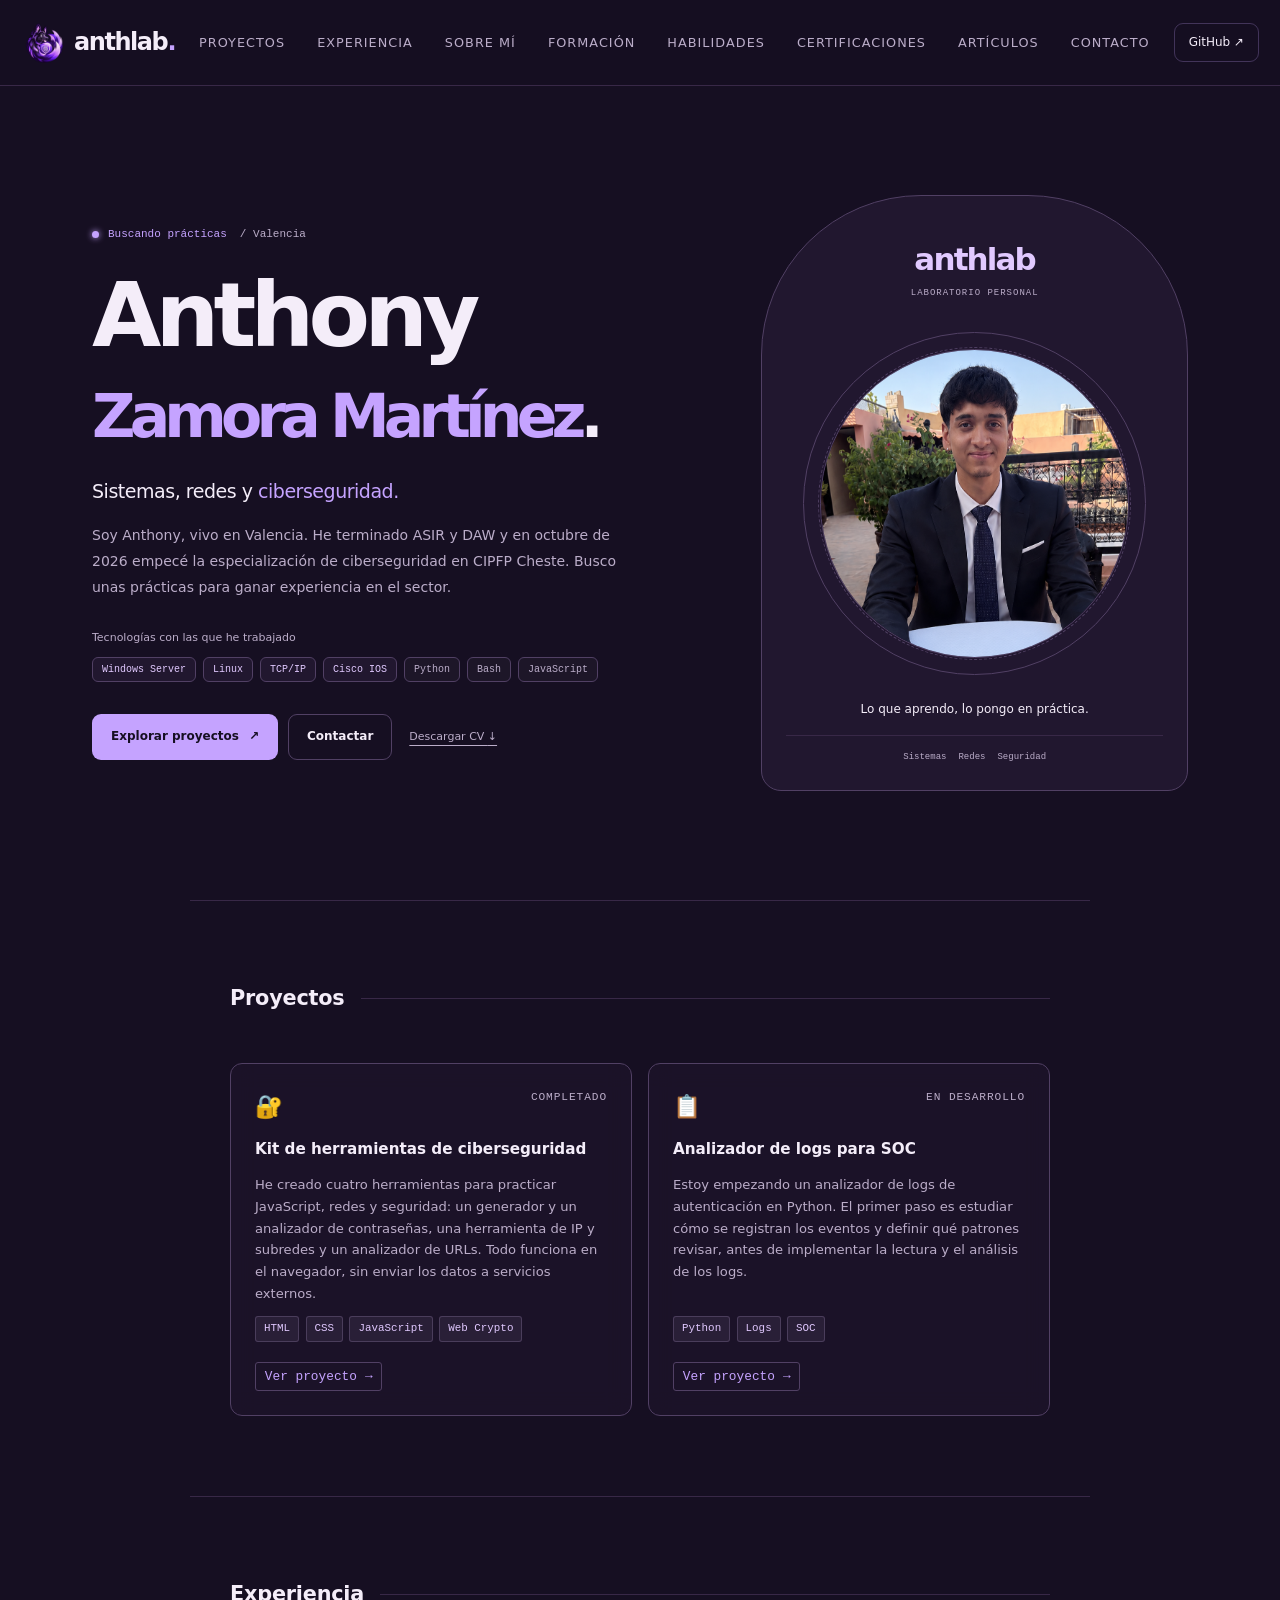
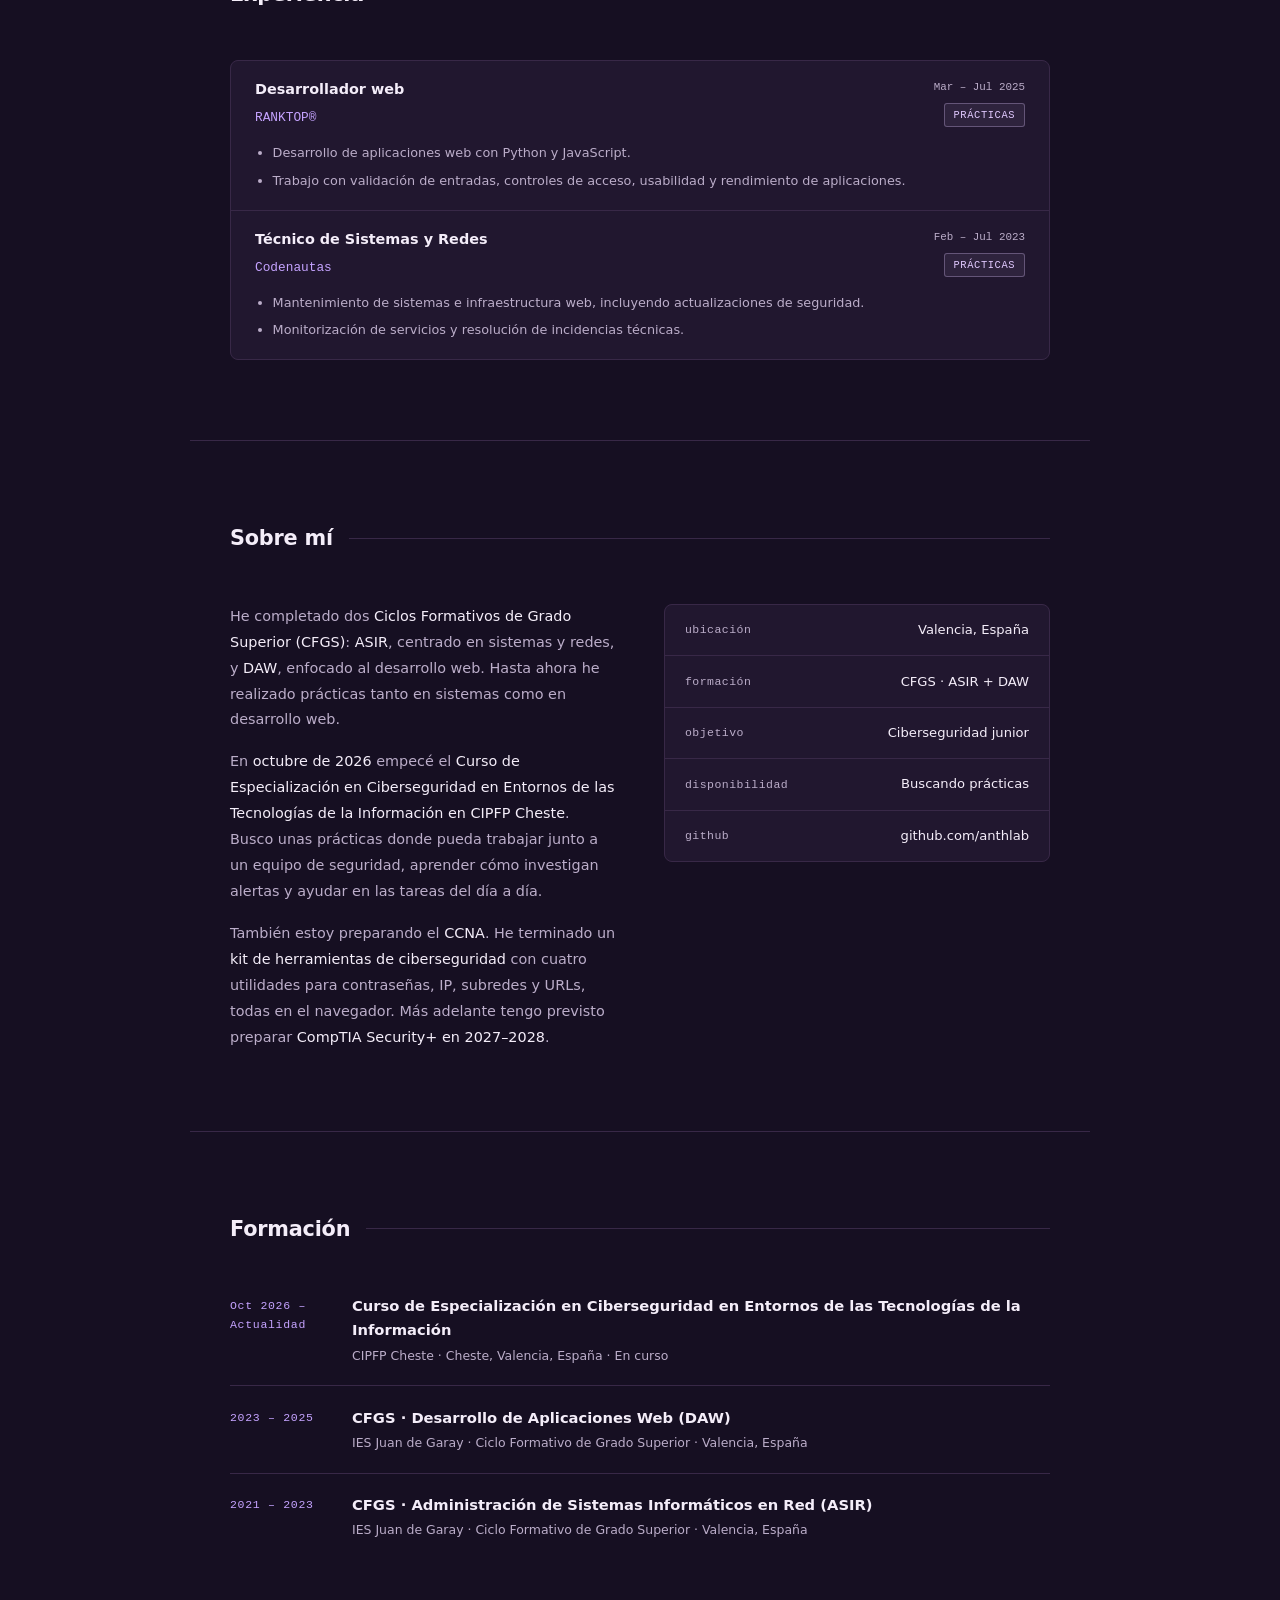
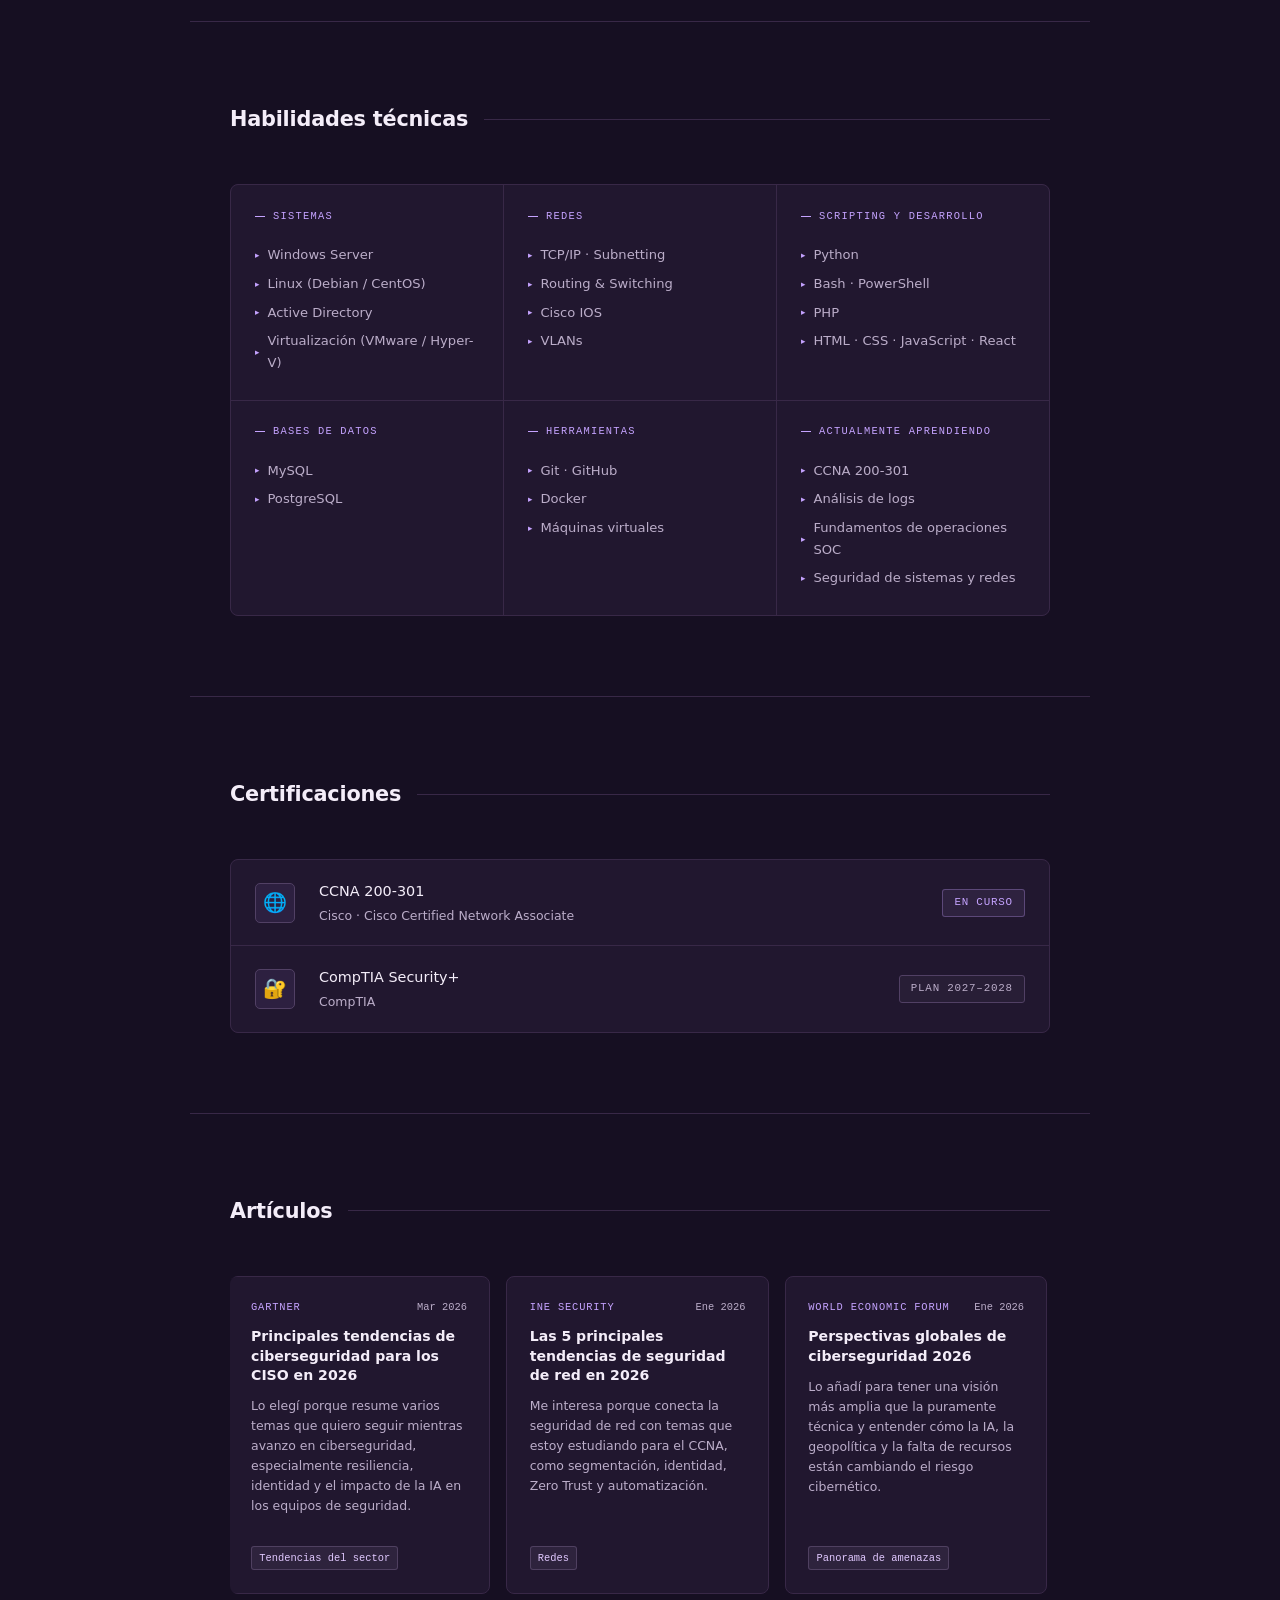
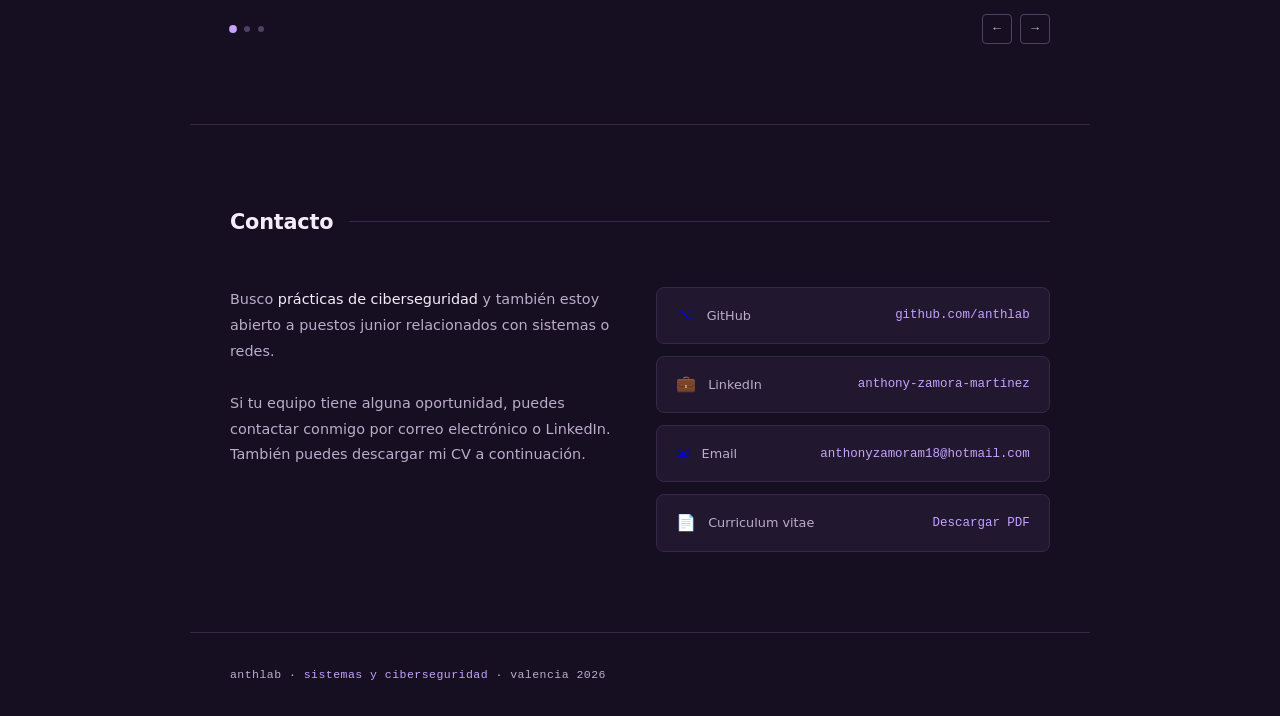
==== commit db240340: "update index He actualizado un poco el inicio porque no me convencían los colores ni la distribución" ====
--- a/index.html
+++ b/index.html
@@ -3,18 +3,24 @@
 <head>
 <meta charset="UTF-8">
 <meta name="viewport" content="width=device-width, initial-scale=1.0">
-<meta name="description" content="Anthony Zamora — titulado en ASIR y DAW, estudiante de ciberseguridad en CIPFP Cheste. Proyectos, experiencia y contacto.">
+<meta name="description" content="Anthony Zamora Martínez — titulado en ASIR y DAW, estudiante de ciberseguridad en CIPFP Cheste. Proyectos, experiencia y contacto.">
+<meta name="theme-color" content="#160f22">
 <title>anthlab · Sistemas y Ciberseguridad</title>
-<link rel="icon" type="image/x-icon" href="assets/images/favicon.ico?v=2">
-<link rel="icon" type="image/png" sizes="96x96" href="assets/images/favicon.png?v=2">
-<link rel="stylesheet" href="css/style.css?v=5">
+<link rel="icon" type="image/x-icon" href="assets/images/favicon.ico?v=3">
+<link rel="icon" type="image/png" sizes="96x96" href="assets/images/favicon.png?v=3">
+<link rel="icon" type="image/png" sizes="32x32" href="assets/images/favicon-32.png?v=3">
+<link rel="apple-touch-icon" sizes="180x180" href="assets/images/apple-touch-icon.png?v=3">
+<link rel="stylesheet" href="css/style.css?v=11">
 </head>
 <body>
 
 
 <!-- NAV -->
 <nav id="navbar">
-  <a href="#home" class="nav-logo"><span>~/</span>anthlab</a>
+  <a href="#home" class="nav-logo" aria-label="Anthlab, inicio">
+    <img src="assets/images/favicon.png?v=3" alt="" width="40" height="40">
+    <span>anthlab<span class="brand-dot">.</span></span>
+  </a>
   <ul class="nav-links">
     <li><a href="#projects">Proyectos</a></li>
     <li><a href="#experience">Experiencia</a></li>
@@ -26,23 +32,24 @@
     <li><a href="#contact">Contacto</a></li>
   </ul>
   <div class="nav-right">
-    <a href="https://github.com/anthlab" target="_blank" rel="noopener" class="nav-gh">github/anthlab ↗</a>
+    <a href="https://github.com/anthlab" target="_blank" rel="noopener" class="nav-gh">GitHub ↗</a>
   </div>
 </nav>
 
 <!-- HERO -->
 <div id="home" class="hero-wrap">
   <div class="hero">
+    <div class="hero-copy">
     <div class="hero-status">
       <span class="dot"></span>
-      estudiante de ciberseguridad · buscando prácticas · valencia, españa
+      Buscando prácticas <span class="status-location">/ Valencia</span>
     </div>
 
     <h1>
       <span class="name">Anthony</span><br>
-      <span class="role">Estudiante de ciberseguridad</span>
-      <span class="hero-focus">Sistemas y Redes</span>
+      <span class="surname">Zamora Martínez<span class="name-dot">.</span></span>
     </h1>
+    <p class="hero-focus">Sistemas, redes y <span>ciberseguridad.</span></p>
 
     <p class="hero-desc">
       Soy Anthony, vivo en Valencia. He terminado ASIR y DAW y en octubre de 2026
@@ -64,10 +71,24 @@
     </div>
 
     <div class="hero-cta">
-      <a href="#contact" class="btn btn-solid">Contactar</a>
-      <a href="https://github.com/anthlab" target="_blank" rel="noopener" class="btn btn-outline">GitHub ↗</a>
-      <a href="assets/documents/CV-Anthony_Zamora.pdf" download class="btn btn-outline">Descargar CV ↗</a>
-    </div>
+      <a href="#projects" class="btn btn-solid">Explorar proyectos <span aria-hidden="true">↗</span></a>
+      <a href="#contact" class="btn btn-outline">Contactar</a>
+      <a href="assets/documents/CV-Anthony_Zamora.pdf" download class="hero-cv">Descargar CV <span aria-hidden="true">↓</span></a>
+    </div>
+    </div>
+
+    <figure class="hero-identity">
+      <div class="identity-heading">
+        <span>anthlab</span>
+        <span class="identity-caption">Laboratorio personal</span>
+      </div>
+      <div class="profile-stage">
+        <div class="profile-ring" aria-hidden="true"></div>
+        <img src="assets/images/anthony-profile.png" alt="Anthony Zamora Martínez" width="853" height="1844" fetchpriority="high">
+      </div>
+      <figcaption>Lo que aprendo, lo pongo en práctica.</figcaption>
+      <div class="identity-topics"><span>Sistemas</span><span>Redes</span><span>Seguridad</span></div>
+    </figure>
   </div>
 </div>
 
--- a/css/style.css
+++ b/css/style.css
@@ -7,16 +7,16 @@
 }
 
 :root {
-  --bg: #0d1117;
-  --bg2: #161b22;
-  --bg3: #1c2330;
-  --accent: #00d4aa;
-  --accent2: #38bdf8;
-  --text: #e6edf3;
-  --text2: #8b949e;
-  --border: rgba(255, 255, 255, 0.07);
-  --border2: rgba(255, 255, 255, 0.12);
-  --glass: rgba(22, 27, 34, 0.55);
+  --bg: #160f22;
+  --bg2: #21172f;
+  --bg3: #2d2040;
+  --accent: #c5a3ff;
+  --accent2: #e1c9ff;
+  --text: #f4edf9;
+  --text2: #bbadc9;
+  --border: #382847;
+  --border2: #514064;
+  --glass: rgba(33, 23, 47, 0.55);
   --radius: 8px;
   --shadow: 0 8px 32px rgba(0, 0, 0, 0.4);
 }
@@ -98,8 +98,10 @@
   display: flex;
   justify-content: space-between;
   align-items: center;
-  padding: 1rem 2.5rem;
-  background: rgba(13, 17, 23, 0.88);
+  gap: 24px;
+  min-height: 86px;
+  padding: 16px max(24px, calc((100% - 1280px) / 2));
+  background: rgba(22, 15, 34, 0.96);
   backdrop-filter: blur(16px);
   border-bottom: 1px solid var(--border);
   transition:
@@ -111,17 +113,27 @@
   box-shadow: 0 4px 30px rgba(0, 0, 0, 0.3);
 }
 .nav-logo {
-  font-family: "Courier New", monospace;
-  font-size: 0.9rem;
-  color: var(--accent);
-  letter-spacing: 0.04em;
+  display: flex;
+  align-items: center;
+  flex-shrink: 0;
+  gap: 10px;
+  font-size: 24px;
+  font-weight: 700;
+  color: var(--text);
+  letter-spacing: -0.06em;
   text-decoration: none;
 }
-.nav-logo span {
-  color: var(--text2);
+.nav-logo img {
+  width: 40px;
+  height: 40px;
+  object-fit: contain;
+}
+.nav-logo .brand-dot {
+  color: var(--accent);
 }
 .nav-links {
   display: flex;
+  align-items: center;
   gap: 2rem;
   list-style: none;
 }
@@ -131,6 +143,7 @@
   font-size: 0.8rem;
   text-transform: uppercase;
   letter-spacing: 0.08em;
+  white-space: nowrap;
   transition: color 0.2s;
   position: relative;
 }
@@ -152,56 +165,57 @@
 }
 .nav-right {
   display: flex;
+  flex-shrink: 0;
   align-items: center;
   gap: 0.75rem;
 }
 .nav-gh {
-  font-family: "Courier New", monospace;
-  font-size: 0.78rem;
-  color: var(--accent);
+  font-size: 12px;
+  color: var(--text);
   text-decoration: none;
-  border: 1px solid rgba(0, 212, 170, 0.25);
-  padding: 0.35rem 0.85rem;
-  border-radius: var(--radius);
+  border: 1px solid rgba(197, 163, 255, 0.25);
+  padding: 9px 14px;
+  border-radius: 9px;
   transition:
     background 0.2s,
     box-shadow 0.2s;
 }
 .nav-gh:hover {
-  background: rgba(0, 212, 170, 0.08);
-  box-shadow: 0 0 12px rgba(0, 212, 170, 0.15);
+  background: rgba(197, 163, 255, 0.08);
+  box-shadow: 0 0 12px rgba(197, 163, 255, 0.15);
 }
 
 /* ── HERO ── */
 .hero-wrap {
   position: relative;
-  overflow: hidden;
-  min-height: calc(100svh - 64px);
+  max-width: 1160px;
+  margin: 0 auto;
+  padding: 0 32px;
 }
 
 .hero {
   position: relative;
   z-index: 1;
-  min-height: calc(100svh - 64px);
-  display: flex;
-  flex-direction: column;
-  justify-content: center;
-  max-width: 900px;
-  margin: 0 auto;
-  padding: 2.25rem 2.5rem 2rem;
+  display: grid;
+  grid-template-columns: minmax(0, 1.4fr) minmax(0, 1fr);
+  align-items: center;
+  gap: 72px;
+  padding: 74px 0 66px;
+}
+.hero-copy {
+  min-width: 0;
 }
 
 .hero-status {
-  display: inline-flex;
-  align-items: center;
-  gap: 0.5rem;
-  width: fit-content;
-  font-family: "Courier New", monospace;
-  font-size: 0.75rem;
-  color: var(--accent);
-  letter-spacing: 0.12em;
-  text-transform: uppercase;
-  margin-bottom: 1.15rem;
+  display: flex;
+  flex-wrap: wrap;
+  align-items: center;
+  gap: 9px;
+  font-family: "Courier New", monospace;
+  font-size: 11px;
+  color: var(--accent);
+  line-height: 1.6;
+  margin-bottom: 26px;
   animation: fadeDown 0.8s ease both;
 }
 
@@ -213,61 +227,85 @@
   box-shadow: 0 0 6px var(--accent);
   animation: pulse 2s ease-in-out infinite;
 }
+.status-location {
+  margin-left: 4px;
+  color: var(--text2);
+}
 
 .hero h1 {
   margin: 0;
-  font-size: clamp(2.45rem, 5vw, 3.8rem);
-  font-weight: 700;
-  letter-spacing: -0.03em;
-  line-height: 1.05;
+  font-size: clamp(58px, 7vw, 94px);
+  font-weight: 650;
+  letter-spacing: -0.065em;
+  line-height: 1.02;
   animation: fadeUp 0.9s 0.2s ease both;
 }
 
 .hero h1 .name {
   color: var(--text);
 }
-.hero h1 .role {
-  color: var(--accent);
-}
-
-.hero h1 .hero-focus {
-  display: block;
-  margin-top: 0.6rem;
-  font-size: 0.42em;
+.hero h1 .surname {
+  color: var(--accent);
+  font-size: clamp(32px, 4.9vw, 60px);
+  white-space: nowrap;
+}
+.hero h1 .name-dot {
+  color: var(--text);
+}
+
+.hero-focus {
+  margin-top: 24px;
+  font-size: 19px;
   font-weight: 400;
-  line-height: 1.4;
-  letter-spacing: 0;
-  color: var(--text2);
+  line-height: 1.5;
+  letter-spacing: -0.025em;
+  color: var(--text);
+  animation: fadeUp 0.9s 0.3s ease both;
+}
+.hero-focus span {
+  color: var(--accent);
 }
 
 .hero-desc {
-  max-width: 620px;
-  margin: 1.25rem 0 0;
-  font-size: 1rem;
-  line-height: 1.65;
+  max-width: 530px;
+  margin: 18px 0 0;
+  font-size: 14px;
+  line-height: 1.85;
   color: var(--text2);
   animation: fadeUp 0.9s 0.4s ease both;
 }
 
 .hero-tech {
-  margin-top: 1.6rem;
+  margin-top: 28px;
   animation: fadeUp 0.9s 0.5s ease both;
 }
 
 .hero-tech-label {
   display: block;
-  margin-bottom: 0.65rem;
-  font-family: "Courier New", monospace;
-  font-size: 0.68rem;
-  color: var(--text2);
-  text-transform: uppercase;
-  letter-spacing: 0.1em;
+  margin-bottom: 10px;
+  font-size: 11px;
+  color: var(--text2);
 }
 
 .hero-tags {
   display: flex;
   flex-wrap: wrap;
   gap: 0.55rem;
+}
+.hero .hero-tags {
+  gap: 7px;
+}
+.hero .tag {
+  padding: 4px 9px;
+  border-radius: 6px;
+  font-size: 10px;
+  line-height: 1.5;
+  letter-spacing: 0;
+}
+.hero .tag-green {
+  color: var(--accent2);
+  border-color: var(--border2);
+  background: var(--bg2);
 }
 
 .tag {
@@ -287,11 +325,11 @@
 }
 .tag-green {
   color: var(--accent);
-  border-color: rgba(0, 212, 170, 0.25);
-  background: rgba(0, 212, 170, 0.06);
+  border-color: rgba(197, 163, 255, 0.25);
+  background: rgba(197, 163, 255, 0.06);
 }
 .tag-green:hover {
-  box-shadow: 0 4px 12px rgba(0, 212, 170, 0.15);
+  box-shadow: 0 4px 12px rgba(197, 163, 255, 0.15);
 }
 .tag-gray {
   color: var(--text2);
@@ -301,10 +339,118 @@
 
 .hero-cta {
   display: flex;
+  align-items: center;
   flex-wrap: wrap;
-  gap: 1rem;
-  margin-top: 1.6rem;
+  gap: 10px;
+  margin-top: 32px;
   animation: fadeUp 0.9s 0.6s ease both;
+}
+.hero .btn {
+  justify-content: center;
+  gap: 10px;
+  min-height: 46px;
+  padding: 11px 18px;
+  border: 1px solid transparent;
+  border-radius: 9px;
+  font-size: 12px;
+  font-weight: 600;
+  text-transform: none;
+  letter-spacing: 0;
+}
+.hero .btn-outline {
+  color: var(--text);
+  border-color: var(--border2);
+}
+.hero .btn-solid:hover {
+  background: var(--accent2);
+}
+.hero .btn-outline:hover {
+  background: var(--bg2);
+  border-color: var(--accent);
+}
+.hero-cv {
+  padding: 10px 2px;
+  margin-left: 5px;
+  font-size: 11px;
+  text-underline-offset: 5px;
+  color: var(--text2);
+}
+.hero-cv:hover {
+  color: var(--accent);
+}
+.hero-identity {
+  position: relative;
+  margin: 0;
+  padding: 22px 24px 24px;
+  border: 1px solid var(--border2);
+  border-radius: 160px 160px 20px 20px;
+  background: var(--bg2);
+  animation: fadeUp 1s 0.35s ease both;
+}
+.identity-heading {
+  display: flex;
+  flex-direction: column;
+  align-items: center;
+  margin-top: 16px;
+}
+.identity-heading > span:first-child {
+  font-size: 31px;
+  font-weight: 650;
+  letter-spacing: -0.06em;
+  color: var(--accent2);
+}
+.identity-caption {
+  color: var(--text2);
+  font: 9px/1.7 "Courier New", monospace;
+  text-transform: uppercase;
+  letter-spacing: 0.11em;
+}
+.profile-stage {
+  position: relative;
+  aspect-ratio: 1;
+  margin: 14px 0 8px;
+}
+.profile-ring {
+  position: absolute;
+  inset: 4.5%;
+  border: 1px solid var(--border2);
+  border-radius: 50%;
+}
+.profile-ring::before {
+  content: "";
+  position: absolute;
+  inset: 14px;
+  border: 1px dashed var(--border2);
+  border-radius: 50%;
+}
+.profile-stage img {
+  position: absolute;
+  inset: 9%;
+  z-index: 1;
+  display: block;
+  max-width: 100%;
+  width: 82%;
+  height: 82%;
+  border: 1px solid var(--border2);
+  border-radius: 50%;
+  object-fit: cover;
+  object-position: 50% 20%;
+}
+.hero-identity figcaption {
+  text-align: center;
+  font-size: 12px;
+  color: var(--text);
+}
+.identity-topics {
+  display: flex;
+  justify-content: center;
+  flex-wrap: wrap;
+  gap: 12px;
+  margin-top: 16px;
+  padding-top: 14px;
+  border-top: 1px solid var(--border);
+  font: 9px/1.7 "Courier New", monospace;
+  color: var(--text2);
 }
 
 .btn {
@@ -331,12 +477,12 @@
 }
 .btn-solid {
   background: var(--accent);
-  color: #0d1117;
+  color: #160f22;
   border: none;
   font-weight: 600;
 }
 .btn-solid:hover {
-  box-shadow: 0 6px 20px rgba(0, 212, 170, 0.3);
+  box-shadow: 0 6px 20px rgba(197, 163, 255, 0.3);
   opacity: 0.9;
 }
 .btn-outline {
@@ -347,7 +493,7 @@
 .btn-outline:hover {
   border-color: var(--accent);
   color: var(--accent);
-  box-shadow: 0 6px 20px rgba(0, 212, 170, 0.1);
+  box-shadow: 0 6px 20px rgba(197, 163, 255, 0.1);
 }
 
 @keyframes pulse {
@@ -389,37 +535,64 @@
 /* Compactar el hero en pantallas de poca altura para que los botones
      sigan visibles sin hacer scroll. */
 @media (max-height: 820px) and (min-width: 681px) {
-  .hero-wrap,
   .hero {
-    min-height: calc(100svh - 64px);
-  }
-
+    padding-top: 42px;
+    padding-bottom: 38px;
+  }
+
+  .hero-status {
+    margin-bottom: 20px;
+  }
+  .hero h1 {
+    font-size: clamp(58px, 6.5vw, 80px);
+  }
+  .hero-focus {
+    margin-top: 18px;
+  }
+  .hero-desc {
+    margin-top: 18px;
+  }
+  .hero-tech {
+    margin-top: 22px;
+  }
+  .hero-tech-label {
+    margin-bottom: 10px;
+  }
+  .hero-cta {
+    margin-top: 24px;
+  }
+}
+
+/* El inicio ocupa la primera pantalla en escritorio. */
+@media (min-width: 981px) {
   .hero {
-    padding-top: 1.35rem;
-    padding-bottom: 1.35rem;
-  }
-
+    min-height: calc(100svh - 86px);
+    padding: 16px 0;
+  }
+  .hero-identity {
+    width: min(100%, max(300px, calc(100svh - 286px)));
+    justify-self: end;
+  }
+}
+@media (min-width: 981px) and (max-height: 650px) {
   .hero-status {
-    margin-bottom: 0.8rem;
+    margin-bottom: 16px;
   }
   .hero h1 {
-    font-size: clamp(2.25rem, 4.5vw, 3.35rem);
-  }
-  .hero h1 .hero-focus {
-    margin-top: 0.4rem;
-  }
+    font-size: clamp(58px, 5.5vw, 68px);
+  }
+  .hero-focus,
   .hero-desc {
-    margin-top: 0.9rem;
-    line-height: 1.55;
+    margin-top: 14px;
   }
   .hero-tech {
-    margin-top: 1.15rem;
+    margin-top: 18px;
   }
   .hero-tech-label {
-    margin-bottom: 0.5rem;
+    margin-bottom: 8px;
   }
   .hero-cta {
-    margin-top: 1.15rem;
+    margin-top: 20px;
   }
 }
 
@@ -492,7 +665,7 @@
   transform: translateY(-6px);
   box-shadow:
     0 20px 50px rgba(0, 0, 0, 0.3),
-    0 0 0 1px rgba(0, 212, 170, 0.1);
+    0 0 0 1px rgba(197, 163, 255, 0.1);
 }
 .project-card.coming {
   opacity: 0.65;
@@ -523,7 +696,7 @@
 }
 .project-link:hover {
   color: var(--accent);
-  border-color: rgba(0, 212, 170, 0.3);
+  border-color: rgba(197, 163, 255, 0.3);
 }
 .project-title {
   font-size: 0.95rem;
@@ -546,8 +719,8 @@
   font-family: "Courier New", monospace;
   font-size: 0.68rem;
   color: var(--accent2);
-  background: rgba(56, 189, 248, 0.07);
-  border: 1px solid rgba(56, 189, 248, 0.18);
+  background: rgba(225, 201, 255, 0.07);
+  border: 1px solid rgba(225, 201, 255, 0.18);
   padding: 0.18rem 0.5rem;
   border-radius: 3px;
 }
@@ -670,13 +843,13 @@
 }
 .type-volunteer {
   color: var(--accent);
-  border-color: rgba(0, 212, 170, 0.3);
-  background: rgba(0, 212, 170, 0.07);
+  border-color: rgba(197, 163, 255, 0.3);
+  background: rgba(197, 163, 255, 0.07);
 }
 .type-internship {
   color: var(--accent2);
-  border-color: rgba(56, 189, 248, 0.3);
-  background: rgba(56, 189, 248, 0.07);
+  border-color: rgba(225, 201, 255, 0.3);
+  background: rgba(225, 201, 255, 0.07);
 }
 
 /* ── ABOUT ── */
@@ -919,8 +1092,8 @@
 }
 .badge-active {
   color: var(--accent);
-  border-color: rgba(0, 212, 170, 0.3);
-  background: rgba(0, 212, 170, 0.08);
+  border-color: rgba(197, 163, 255, 0.3);
+  background: rgba(197, 163, 255, 0.08);
 }
 .badge-planned {
   color: var(--text2);
@@ -976,7 +1149,7 @@
   transform: scaleX(1);
 }
 .blog-card:hover {
-  border-color: rgba(0, 212, 170, 0.2);
+  border-color: rgba(197, 163, 255, 0.2);
   box-shadow: 0 12px 40px rgba(0, 0, 0, 0.25);
 }
 .blog-card-meta {
@@ -1012,8 +1185,8 @@
   font-family: "Courier New", monospace;
   font-size: 0.65rem;
   color: var(--accent2);
-  background: rgba(56, 189, 248, 0.07);
-  border: 1px solid rgba(56, 189, 248, 0.18);
+  background: rgba(225, 201, 255, 0.07);
+  border: 1px solid rgba(225, 201, 255, 0.18);
   padding: 0.15rem 0.45rem;
   border-radius: 3px;
   align-self: flex-start;
@@ -1069,7 +1242,7 @@
 .carousel-btn:hover {
   border-color: var(--accent);
   color: var(--accent);
-  background: rgba(0, 212, 170, 0.06);
+  background: rgba(197, 163, 255, 0.06);
 }
 @media (max-width: 680px) {
   .blog-card {
@@ -1113,7 +1286,7 @@
     box-shadow 0.3s;
 }
 .contact-link:hover {
-  border-color: rgba(0, 212, 170, 0.25);
+  border-color: rgba(197, 163, 255, 0.25);
   transform: translateX(4px);
   box-shadow: 0 4px 20px rgba(0, 0, 0, 0.15);
 }
@@ -1152,6 +1325,42 @@
 }
 
 /* ── RESPONSIVE ── */
+@media (max-width: 1180px) {
+  nav {
+    gap: 14px;
+  }
+  .nav-links {
+    gap: 12px;
+  }
+  .nav-links a {
+    font-size: 11px;
+  }
+  .hero {
+    gap: 40px;
+  }
+}
+@media (max-width: 980px) {
+  nav {
+    flex-wrap: wrap;
+  }
+  .nav-links {
+    order: 3;
+    flex-basis: 100%;
+    flex-wrap: wrap;
+    justify-content: center;
+    gap: 10px 20px;
+  }
+  .hero {
+    gap: 30px;
+    grid-template-columns: minmax(0, 1.2fr) minmax(0, 1fr);
+  }
+  .hero h1 {
+    font-size: 72px;
+  }
+  .hero-identity {
+    padding: 16px 18px 20px;
+  }
+}
 @media (max-width: 680px) {
   nav {
     padding: 1rem 1.25rem;
@@ -1161,27 +1370,46 @@
   }
 
   .hero-wrap {
-    min-height: auto;
+    padding: 0 22px;
   }
   .hero {
-    min-height: auto;
-    padding: 4.5rem 1.25rem 3rem;
+    grid-template-columns: minmax(0, 1fr);
+    gap: 38px;
+    padding: 48px 0 32px;
   }
   .hero-status {
     line-height: 1.6;
   }
   .hero h1 {
-    font-size: clamp(2.4rem, 12vw, 3.4rem);
+    font-size: clamp(62px, 18vw, 88px);
+  }
+  .hero h1 .surname {
+    font-size: clamp(30px, 8.5vw, 52px);
   }
   .hero-desc {
-    margin-top: 1.25rem;
-    font-size: 1rem;
+    margin-top: 18px;
+    font-size: 14px;
+  }
+  .hero-focus {
+    margin-top: 19px;
+    font-size: 18px;
   }
   .hero-tech {
-    margin-top: 1.75rem;
+    margin-top: 24px;
   }
   .hero-cta {
-    margin-top: 1.75rem;
+    margin-top: 25px;
+  }
+  .hero-identity {
+    width: min(100%, 320px);
+    justify-self: center;
+    padding-top: 15px;
+  }
+  .identity-heading {
+    margin-top: 8px;
+  }
+  .profile-stage {
+    margin-top: 6px;
   }
 
   section {
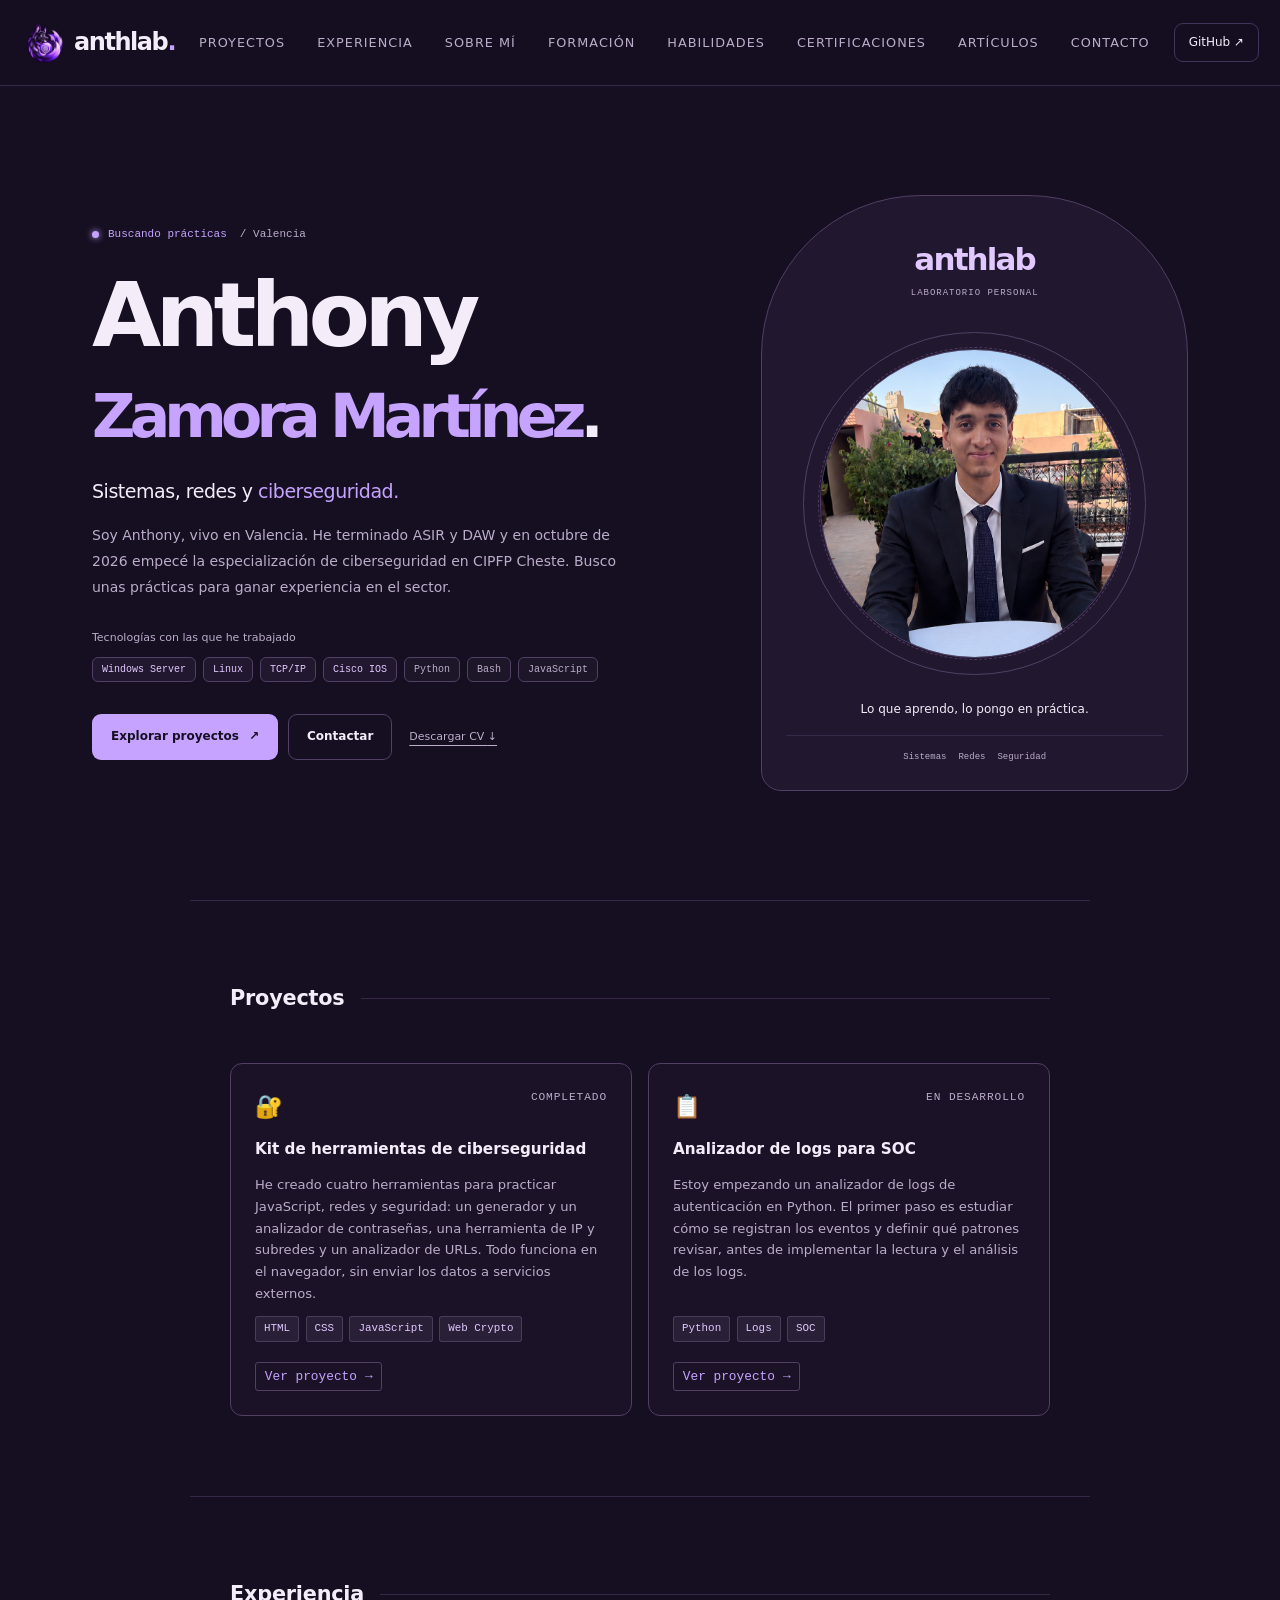
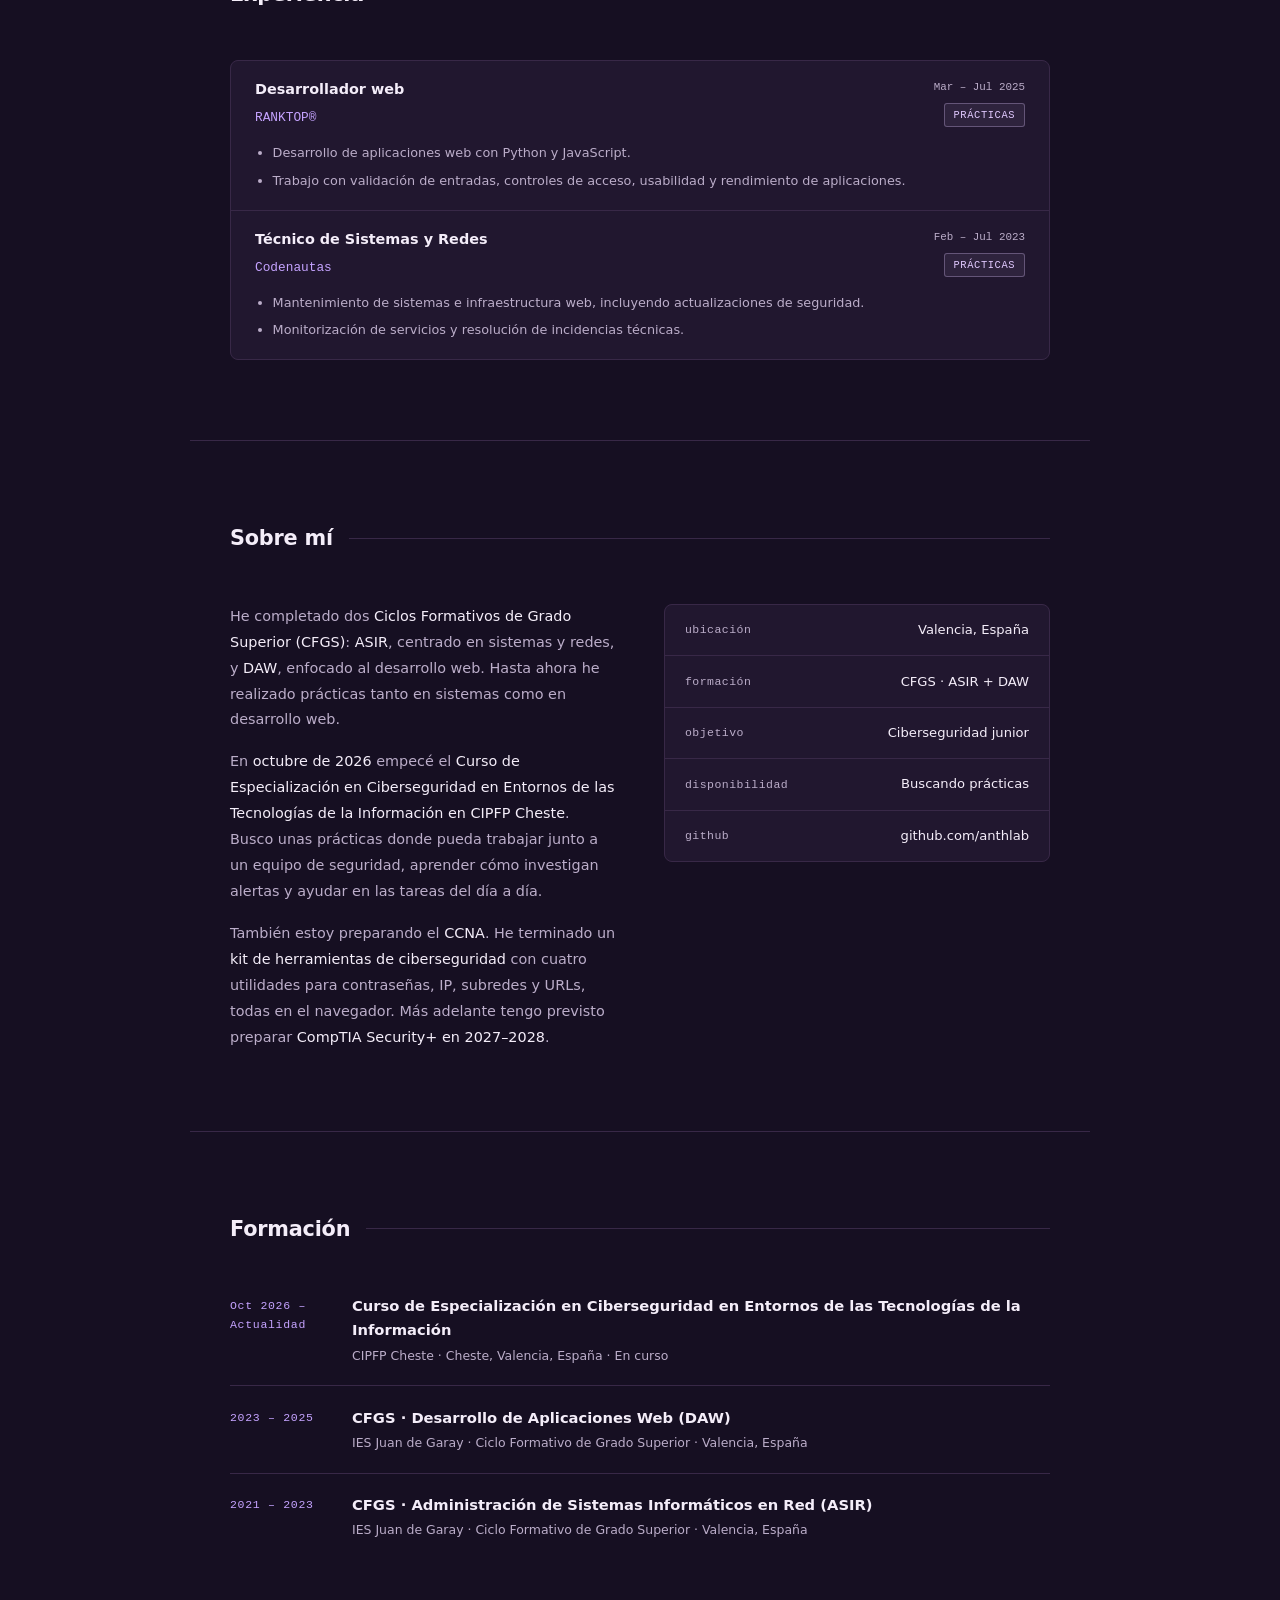
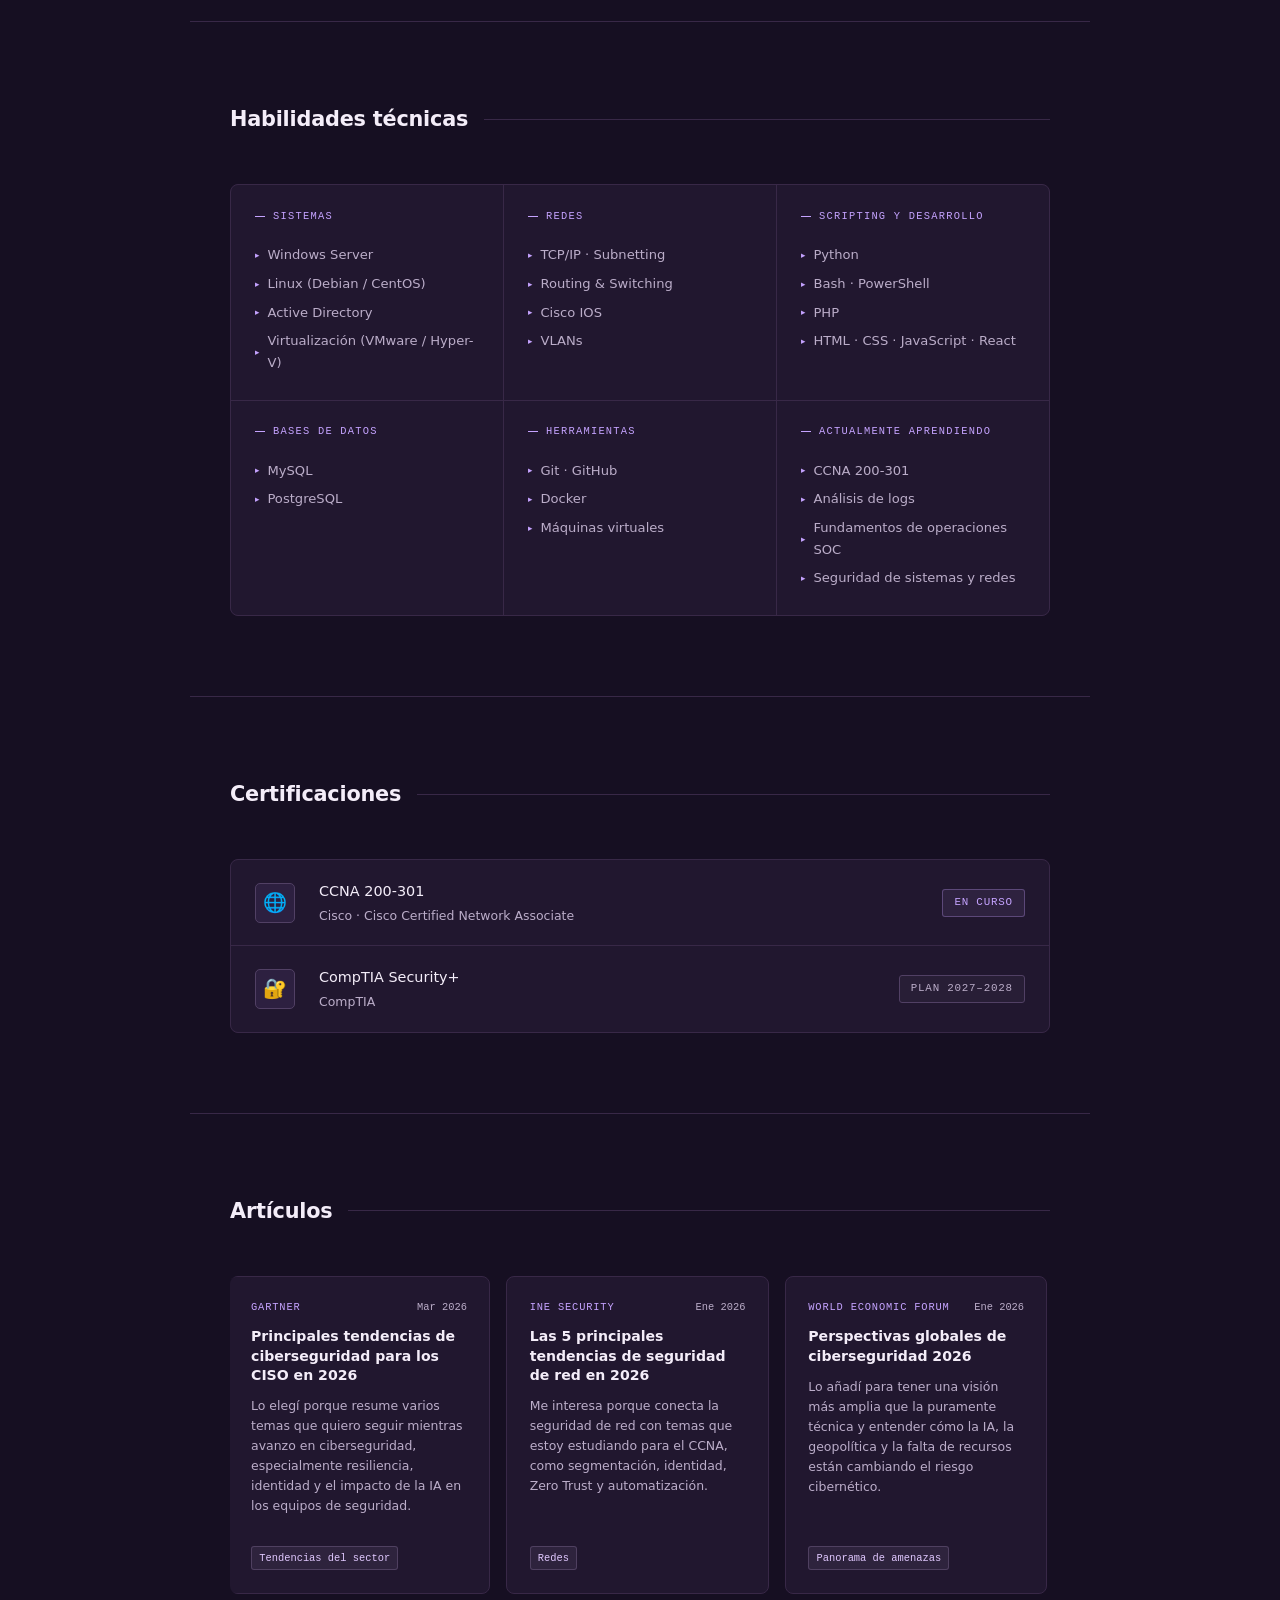
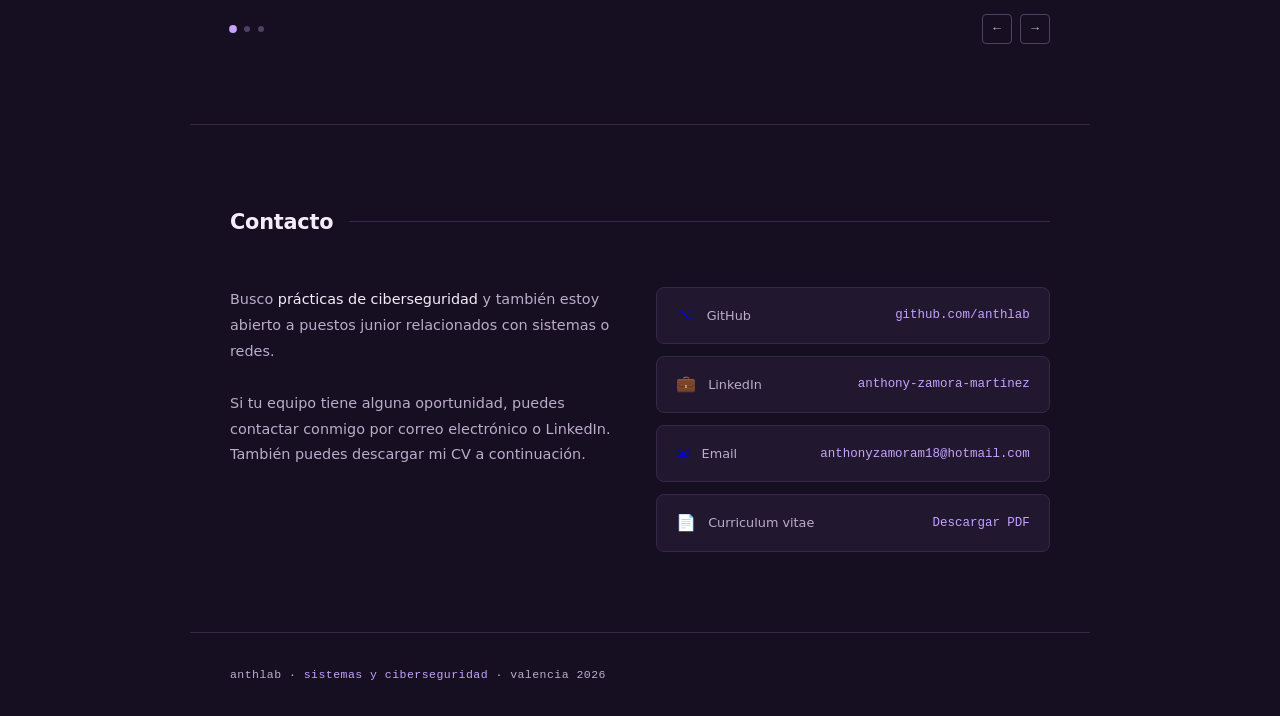
==== commit 21651a5e: "fix surname En versión móvil los apellidos quedaban juntos" ====
--- a/index.html
+++ b/index.html
@@ -10,7 +10,7 @@
 <link rel="icon" type="image/png" sizes="96x96" href="assets/images/favicon.png?v=3">
 <link rel="icon" type="image/png" sizes="32x32" href="assets/images/favicon-32.png?v=3">
 <link rel="apple-touch-icon" sizes="180x180" href="assets/images/apple-touch-icon.png?v=3">
-<link rel="stylesheet" href="css/style.css?v=11">
+<link rel="stylesheet" href="css/style.css?v=12">
 </head>
 <body>
 
--- a/css/style.css
+++ b/css/style.css
@@ -1385,6 +1385,8 @@
   }
   .hero h1 .surname {
     font-size: clamp(30px, 8.5vw, 52px);
+    letter-spacing: -0.025em;
+    word-spacing: 0.1em;
   }
   .hero-desc {
     margin-top: 18px;
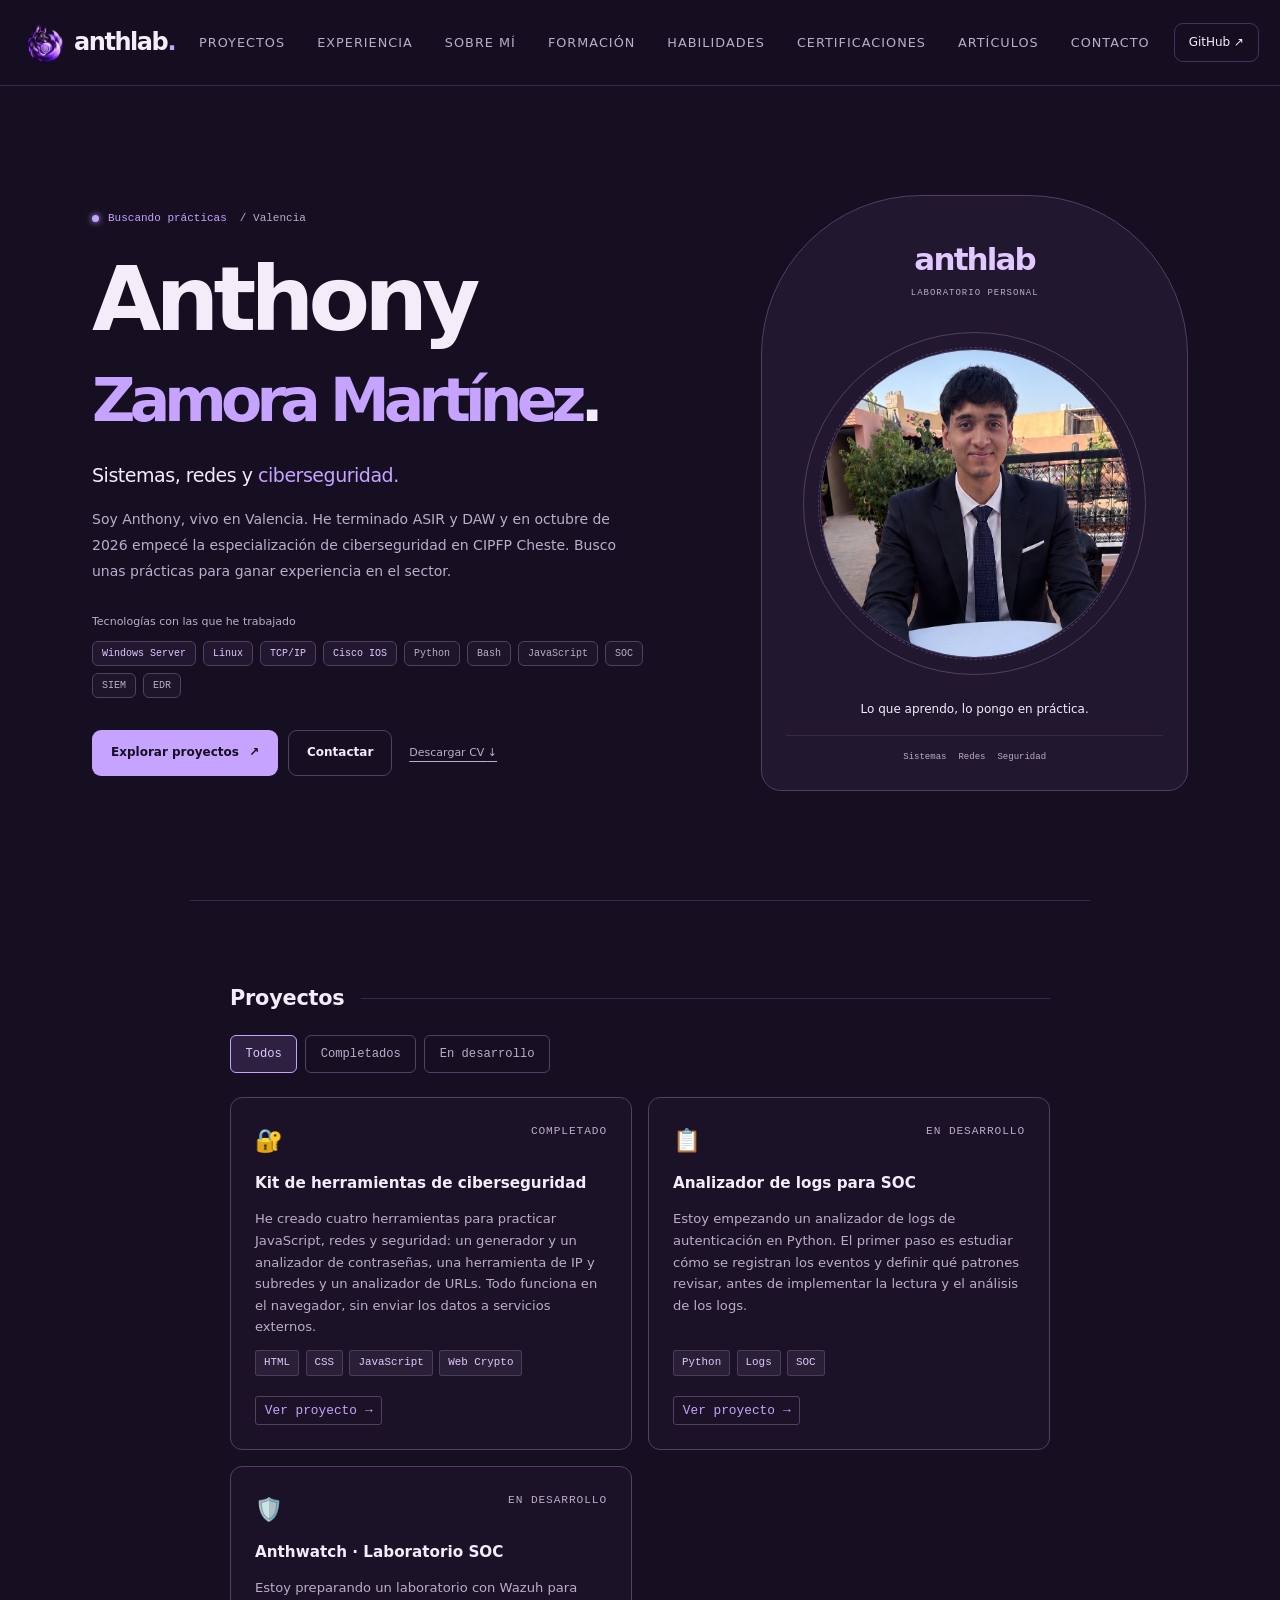
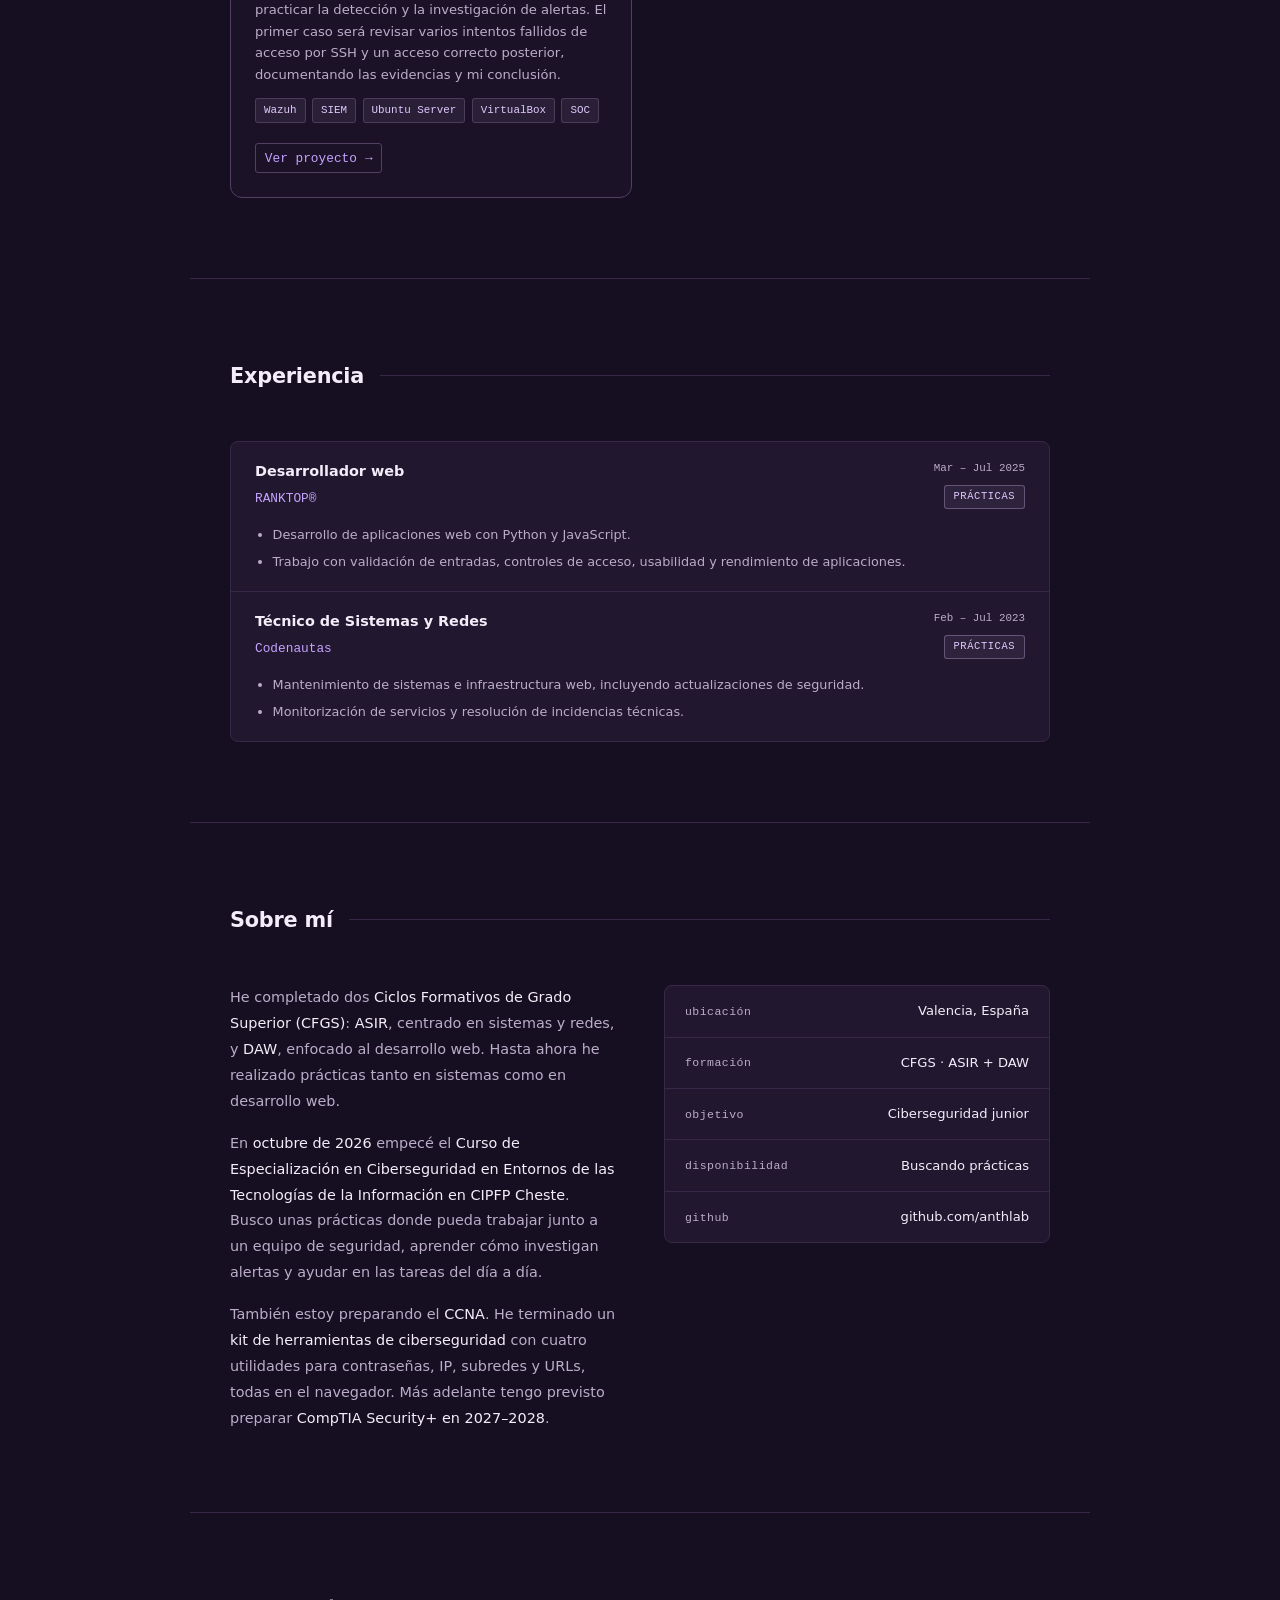
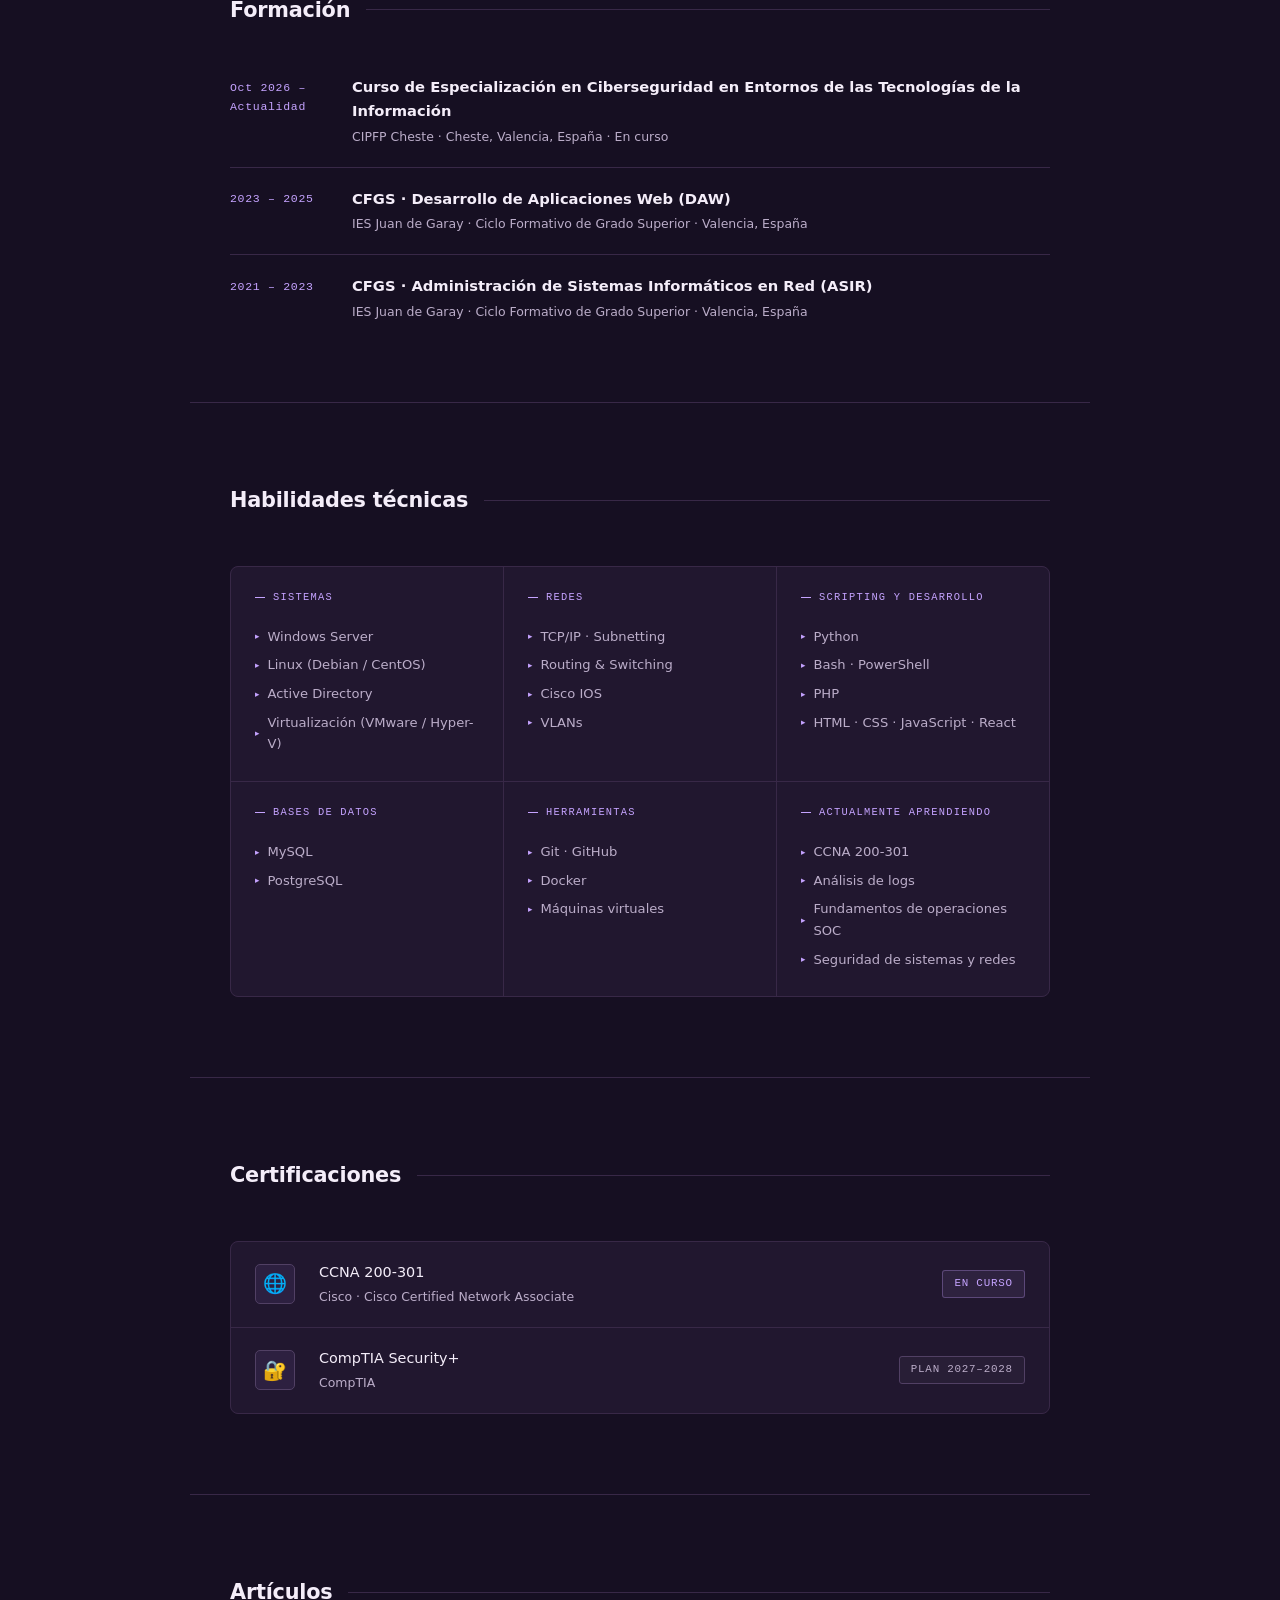
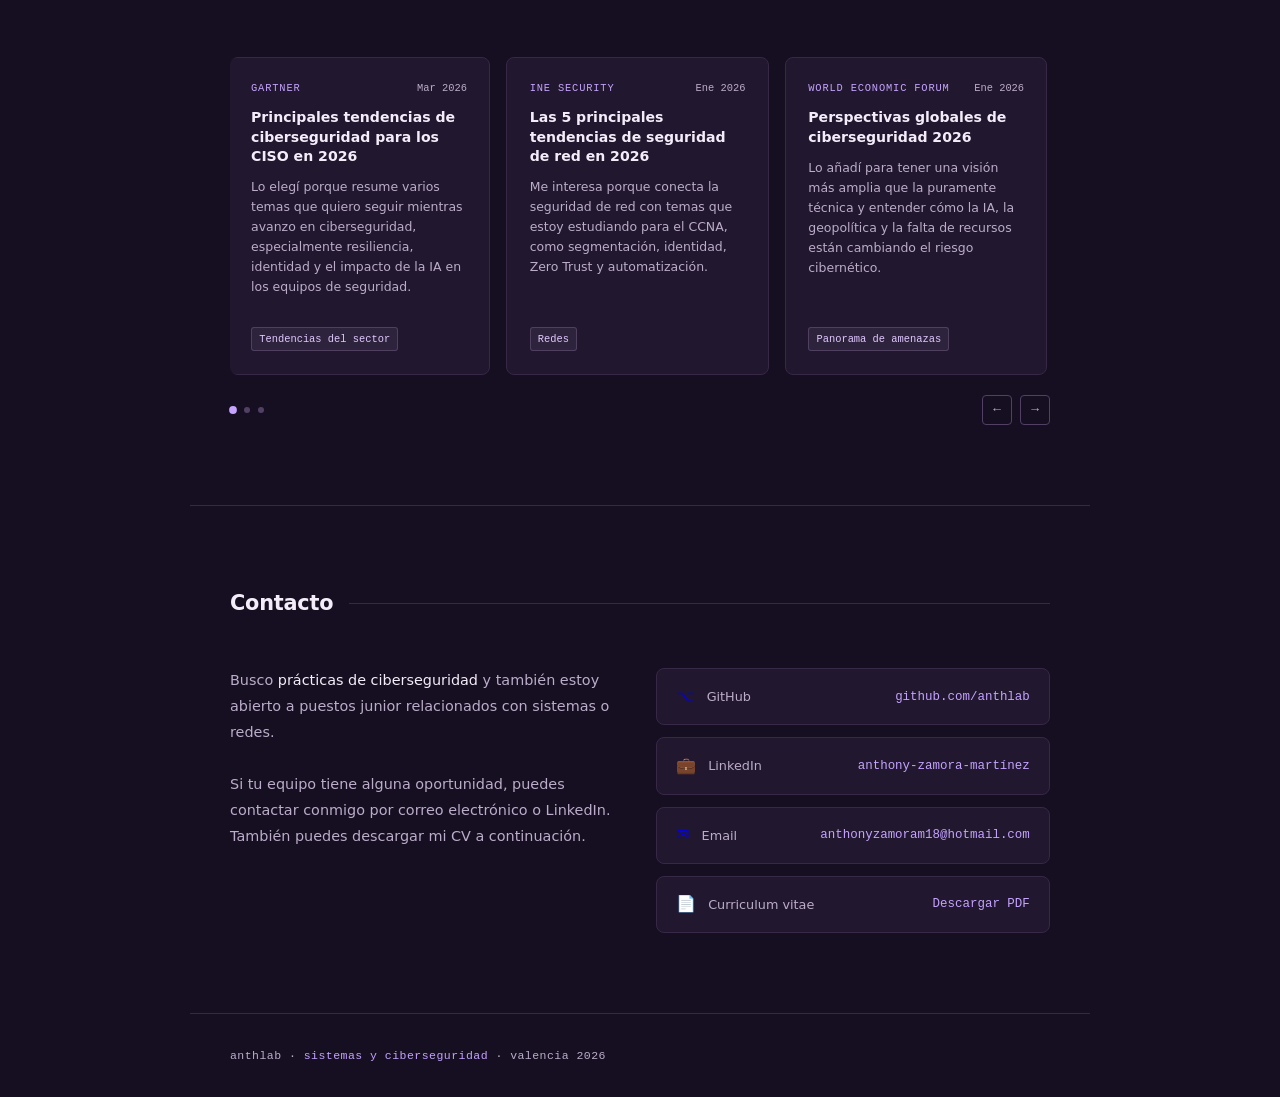
==== commit 617718fc: "add anthwatch He añadido un nuevo proyecto llamado anthwatch" ====
--- a/index.html
+++ b/index.html
@@ -10,7 +10,7 @@
 <link rel="icon" type="image/png" sizes="96x96" href="assets/images/favicon.png?v=3">
 <link rel="icon" type="image/png" sizes="32x32" href="assets/images/favicon-32.png?v=3">
 <link rel="apple-touch-icon" sizes="180x180" href="assets/images/apple-touch-icon.png?v=3">
-<link rel="stylesheet" href="css/style.css?v=12">
+<link rel="stylesheet" href="css/style.css?v=16">
 </head>
 <body>
 
@@ -67,6 +67,9 @@
         <span class="tag tag-gray">Python</span>
         <span class="tag tag-gray">Bash</span>
         <span class="tag tag-gray">JavaScript</span>
+        <span class="tag tag-gray">SOC</span>
+        <span class="tag tag-gray">SIEM</span>
+        <span class="tag tag-gray">EDR</span>
       </div>
     </div>
 
@@ -98,20 +101,33 @@
     <h2 class="section-title">Proyectos</h2>
     <div class="section-line"></div>
   </div>
-  <div class="projects-grid">
-    <div class="project-card reveal reveal-delay-1">
+  <div class="project-filters" role="group" aria-label="Filtrar proyectos por estado" hidden>
+    <button type="button" class="project-filter" data-project-filter="all" aria-pressed="true" aria-controls="projects-list">Todos</button>
+    <button type="button" class="project-filter" data-project-filter="completed" aria-pressed="false" aria-controls="projects-list">Completados</button>
+    <button type="button" class="project-filter" data-project-filter="development" aria-pressed="false" aria-controls="projects-list">En desarrollo</button>
+  </div>
+  <p id="project-filter-status" class="project-filter-status" role="status" aria-live="polite" aria-atomic="true"></p>
+  <div id="projects-list" class="projects-grid">
+    <div class="project-card reveal reveal-delay-1" data-status="completed">
       <div class="project-top"><span class="project-icon">🔐</span><span class="coming-label">Completado</span></div>
       <div class="project-title">Kit de herramientas de ciberseguridad</div>
       <div class="project-desc">He creado cuatro herramientas para practicar JavaScript, redes y seguridad: un generador y un analizador de contraseñas, una herramienta de IP y subredes y un analizador de URLs. Todo funciona en el navegador, sin enviar los datos a servicios externos.</div>
       <div class="project-tags"><span class="ptag">HTML</span><span class="ptag">CSS</span><span class="ptag">JavaScript</span><span class="ptag">Web Crypto</span></div>
       <a class="project-link" href="projects/cybersecurity-toolkit/">Ver proyecto <span aria-hidden="true">→</span></a>
     </div>
-    <div class="project-card reveal reveal-delay-2">
+    <div class="project-card reveal reveal-delay-2" data-status="development">
       <div class="project-top"><span class="project-icon">📋</span><span class="coming-label">En desarrollo</span></div>
       <div class="project-title">Analizador de logs para SOC</div>
       <div class="project-desc">Estoy empezando un analizador de logs de autenticación en Python. El primer paso es estudiar cómo se registran los eventos y definir qué patrones revisar, antes de implementar la lectura y el análisis de los logs.</div>
       <div class="project-tags"><span class="ptag">Python</span><span class="ptag">Logs</span><span class="ptag">SOC</span></div>
       <a class="project-link" href="projects/soc-log-analyzer/">Ver proyecto <span aria-hidden="true">→</span></a>
+    </div>
+    <div class="project-card reveal reveal-delay-3" data-status="development">
+      <div class="project-top"><span class="project-icon" aria-hidden="true">🛡️</span><span class="coming-label">En desarrollo</span></div>
+      <div class="project-title">Anthwatch · Laboratorio SOC</div>
+      <div class="project-desc">Estoy preparando un laboratorio con Wazuh para practicar la detección y la investigación de alertas. El primer caso será revisar varios intentos fallidos de acceso por SSH y un acceso correcto posterior, documentando las evidencias y mi conclusión.</div>
+      <div class="project-tags"><span class="ptag">Wazuh</span><span class="ptag">SIEM</span><span class="ptag">Ubuntu Server</span><span class="ptag">VirtualBox</span><span class="ptag">SOC</span></div>
+      <a class="project-link" href="projects/anthwatch/">Ver proyecto <span aria-hidden="true">→</span></a>
     </div>
   </div>
 </section>
@@ -344,6 +360,6 @@
   <span class="footer-text">anthlab · <span>sistemas y ciberseguridad</span> · valencia 2026</span>
 </footer>
 
-<script src="js/main.js?v=2"></script>
+<script src="js/main.js?v=3"></script>
 </body>
 </html>
--- a/css/style.css
+++ b/css/style.css
@@ -624,9 +624,56 @@
 }
 
 /* ── PROJECTS — GLASSMORPHISM ── */
+#projects .section-header {
+  margin-bottom: 1.25rem;
+}
+.project-filters {
+  display: flex;
+  flex-wrap: wrap;
+  gap: 0.5rem;
+  margin-bottom: 1.5rem;
+}
+.project-filter {
+  border: 1px solid var(--border2);
+  border-radius: 6px;
+  padding: 0.55rem 0.9rem;
+  background: transparent;
+  color: var(--text2);
+  font: 0.76rem "Courier New", monospace;
+  line-height: 1.5;
+  transition: background 0.2s, color 0.2s, border-color 0.2s;
+}
+.project-filter:hover {
+  background: var(--bg2);
+  color: var(--text);
+}
+.project-filter[aria-pressed="true"] {
+  background: var(--bg3);
+  border-color: var(--accent);
+  color: var(--accent2);
+}
+.project-filter:focus-visible {
+  outline: 2px solid var(--accent);
+  outline-offset: 3px;
+}
+.project-filters[hidden],
+.project-card[hidden] {
+  display: none;
+}
+.project-filter-status {
+  position: absolute;
+  width: 1px;
+  height: 1px;
+  padding: 0;
+  margin: -1px;
+  overflow: hidden;
+  clip: rect(0, 0, 0, 0);
+  white-space: nowrap;
+  border: 0;
+}
 .projects-grid {
   display: grid;
-  grid-template-columns: repeat(auto-fit, minmax(260px, 1fr));
+  grid-template-columns: repeat(2, minmax(0, 1fr));
   gap: 1rem;
 }
 .project-card {
@@ -1369,6 +1416,10 @@
     display: none;
   }
 
+  .projects-grid {
+    grid-template-columns: minmax(0, 1fr);
+  }
+
   .hero-wrap {
     padding: 0 22px;
   }
